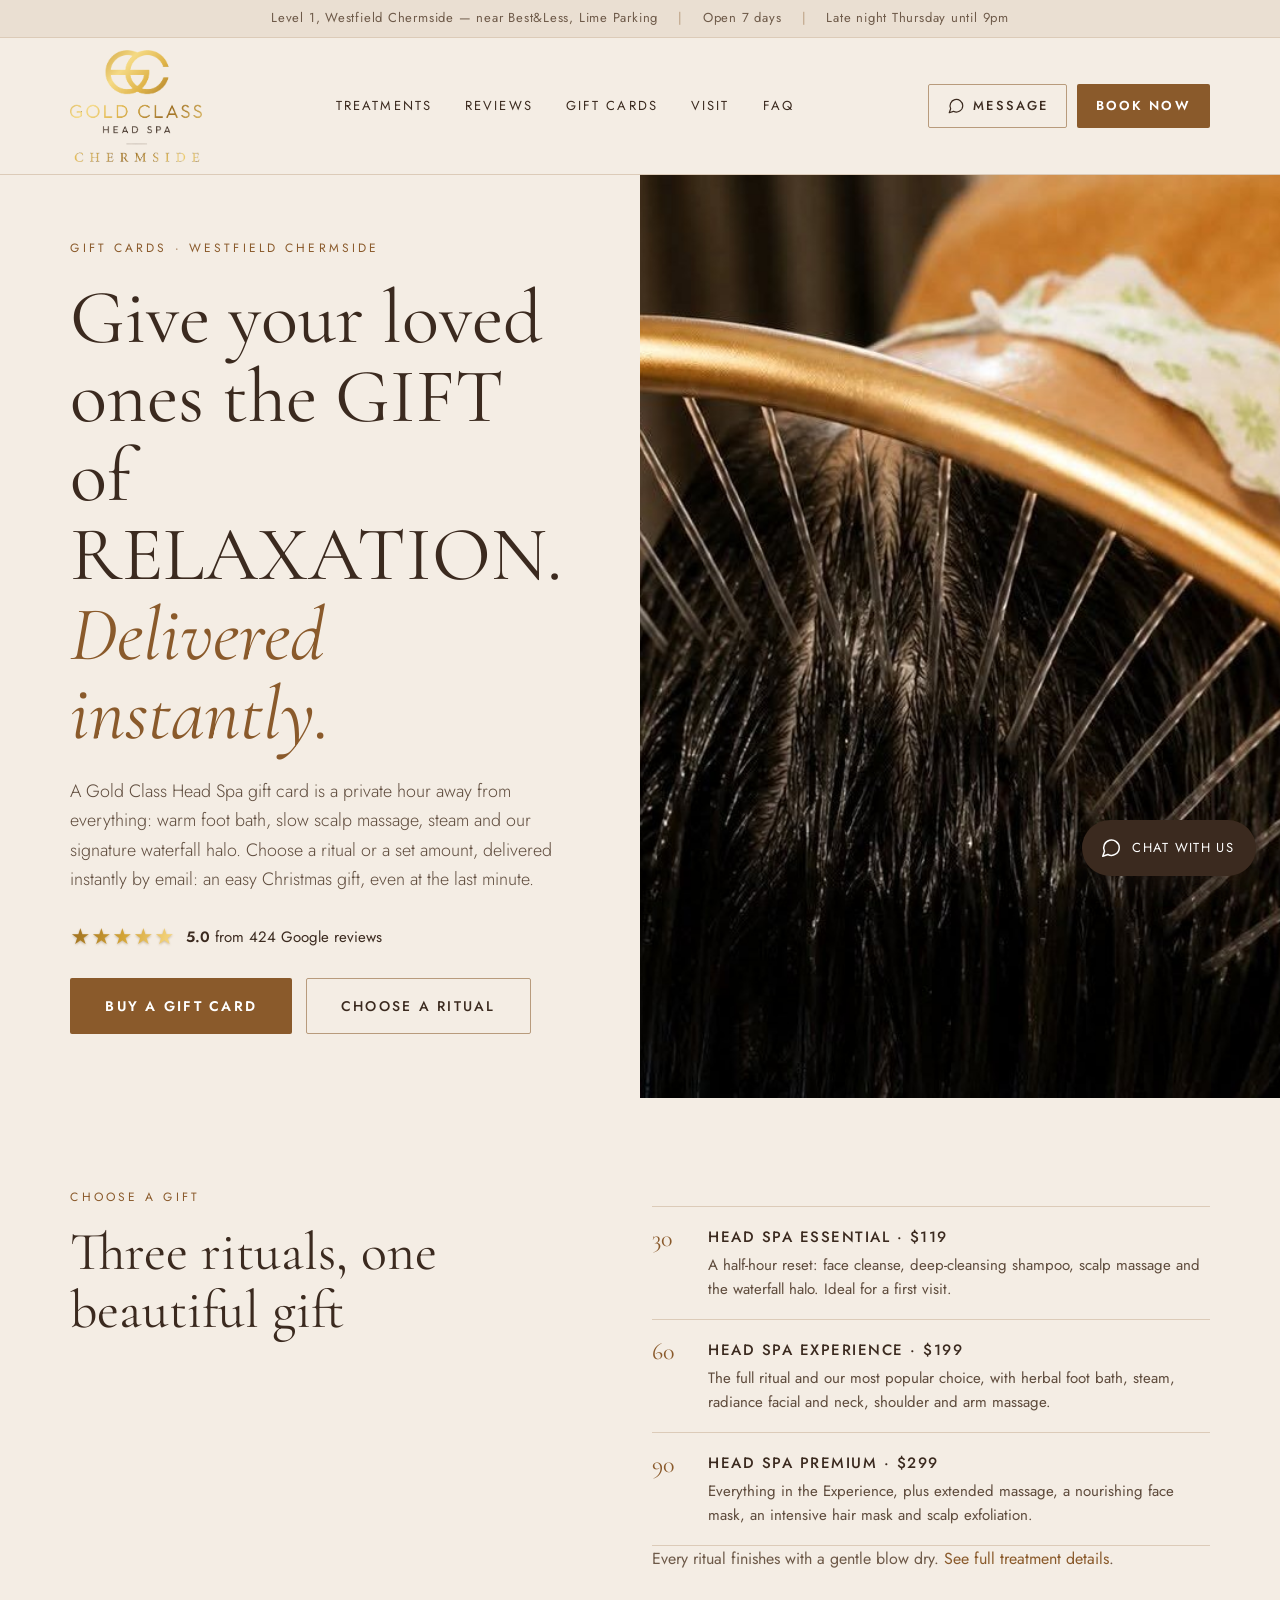
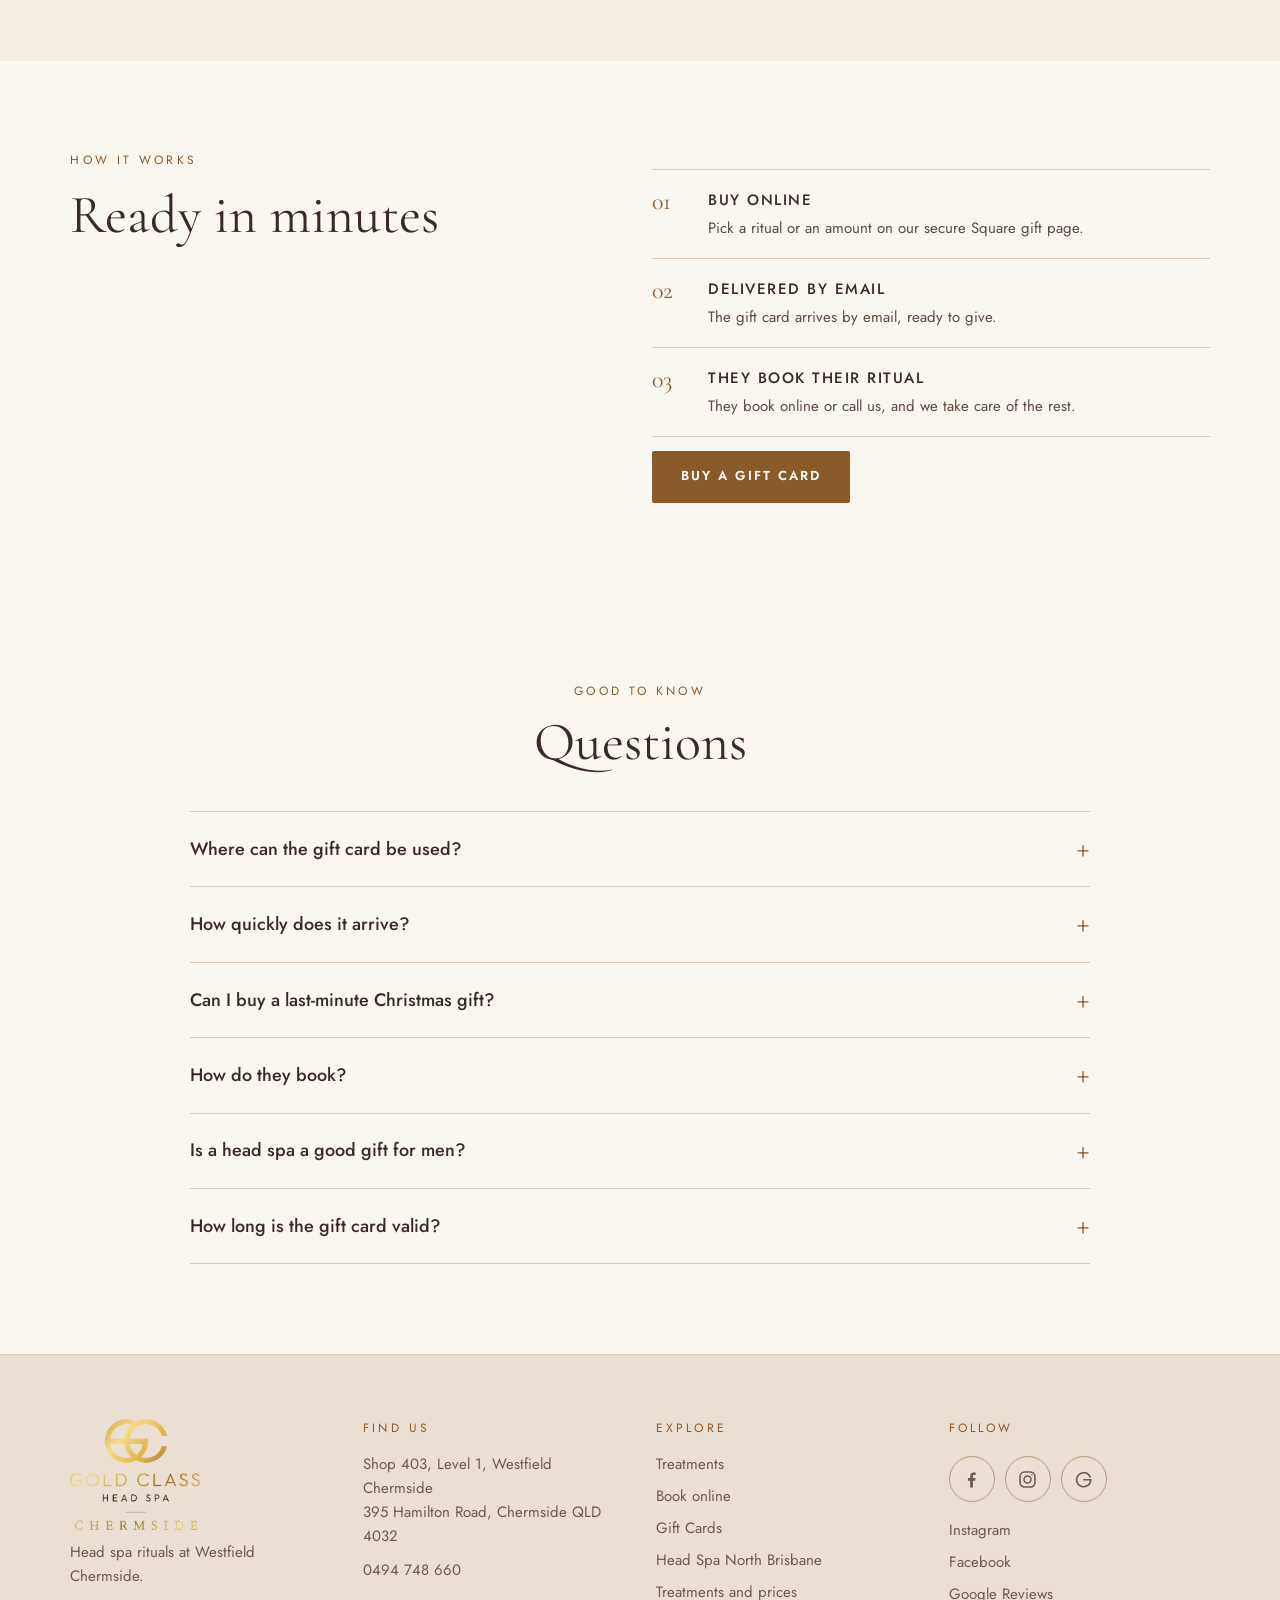
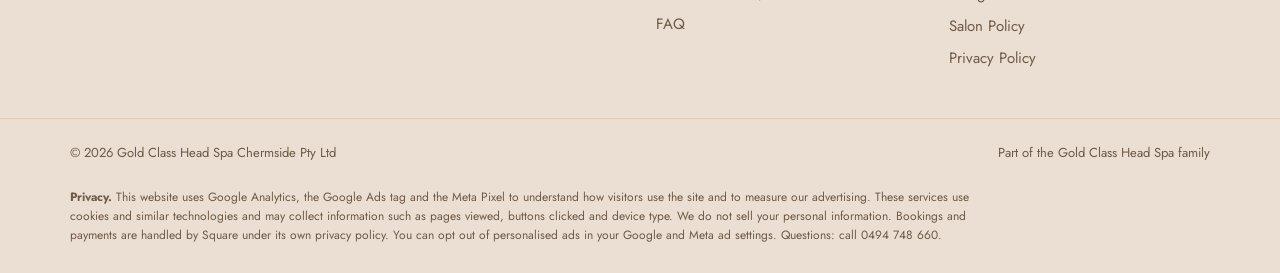
==== gift-vouchers/index.html @ 45d18683 "Update Google review count to 424 Co-Authored-By: Claude Sonnet 5.5 <noreply@anthropic.com> Claude-S" ====
<!doctype html>
<html lang="en-AU">
<head>
<!-- Google tag (gtag.js) -->
<script async src="https://www.googletagmanager.com/gtag/js?id=G-C8R5T9P1HW"></script>
<!-- Meta Pixel -->
<script>
!function(f,b,e,v,n,t,s){if(f.fbq)return;n=f.fbq=function(){n.callMethod?
n.callMethod.apply(n,arguments):n.queue.push(arguments)};if(!f._fbq)f._fbq=n;
n.push=n;n.loaded=!0;n.version='2.0';n.queue=[];t=b.createElement(e);t.async=!0;
t.src=v;s=b.getElementsByTagName(e)[0];s.parentNode.insertBefore(t,s)}(window,
document,'script','https://connect.facebook.net/en_US/fbevents.js');
fbq('init', '1668977644659090');
fbq('track', 'PageView');
</script>
<noscript><img height="1" width="1" style="display:none" alt="" src="https://www.facebook.com/tr?id=1668977644659090&ev=PageView&noscript=1"></noscript>
<!-- End Meta Pixel -->
<script>
  window.dataLayer = window.dataLayer || [];
  function gtag(){dataLayer.push(arguments);}
  gtag('js', new Date());

  gtag('config', 'G-C8R5T9P1HW');
  gtag('config', 'AW-18352468442');
</script>
<meta charset="utf-8">
<meta name="viewport" content="width=device-width, initial-scale=1, viewport-fit=cover">
<title>Head Spa Gift Vouchers Brisbane | Christmas Spa Gift Cards</title>
<meta name="description" content="Head spa gift vouchers for Christmas and every occasion. Gold Class Head Spa eGift cards for Westfield Chermside, delivered instantly by email. From $119.">
<meta name="theme-color" content="#F4EDE4">
<link rel="icon" href="/favicon.ico" sizes="48x48">
<link rel="icon" type="image/png" sizes="192x192" href="/assets/img/favicon-192.png">
<link rel="apple-touch-icon" href="/assets/img/apple-touch-icon.png">
<meta property="og:type" content="website">
<meta property="og:title" content="Head Spa Gift Vouchers Brisbane | Gold Class Head Spa Chermside">
<meta property="og:description" content="Give your loved ones the gift of relaxation. Gold Class Head Spa gift cards for Westfield Chermside, delivered instantly by email. Choose a ritual from $119 or a set amount.">
<meta property="og:image" content="https://www.goldclassheadspachermside.com/assets/img/halo-card.jpg">
<meta property="og:url" content="https://www.goldclassheadspachermside.com/gift-vouchers/">
<meta property="og:locale" content="en_AU">
<link rel="canonical" href="https://www.goldclassheadspachermside.com/gift-vouchers/">
<link rel="preconnect" href="https://fonts.googleapis.com">
<link rel="preconnect" href="https://fonts.gstatic.com" crossorigin>
<link rel="stylesheet" href="https://fonts.googleapis.com/css2?family=Cormorant+Garamond:ital,wght@0,400;0,500;1,400&family=Jost:wght@300;400;500;600&display=swap">
<link rel="stylesheet" href="/assets/css/site.css">
<script type="application/ld+json">
[
 {
  "@context": "https://schema.org",
  "@type": "BreadcrumbList",
  "itemListElement": [
   {
    "@type": "ListItem",
    "position": 1,
    "name": "Home",
    "item": "https://www.goldclassheadspachermside.com/"
   },
   {
    "@type": "ListItem",
    "position": 2,
    "name": "Gift vouchers",
    "item": "https://www.goldclassheadspachermside.com/gift-vouchers/"
   }
  ]
 },
 {
  "@context": "https://schema.org",
  "@type": "FAQPage",
  "mainEntity": [
   {
    "@type": "Question",
    "name": "Where can the gift card be used?",
    "acceptedAnswer": {
     "@type": "Answer",
     "text": "At Gold Class Head Spa Chermside, Shop 403, Level 1, Westfield Chermside. It cannot be used at other Gold Class locations."
    }
   },
   {
    "@type": "Question",
    "name": "How quickly does it arrive?",
    "acceptedAnswer": {
     "@type": "Answer",
     "text": "Gift cards are delivered by email, so they work for last-minute gifts too."
    }
   },
   {
      "@type": "Question",
      "name": "Can I buy a last-minute Christmas gift?",
      "acceptedAnswer": {
        "@type": "Answer",
        "text": "Yes. Buy online and the eGift card is emailed straight away, so you can send it to them or print it, even on Christmas Eve."
      }
    },
    {
    "@type": "Question",
    "name": "How do they book?",
    "acceptedAnswer": {
     "@type": "Answer",
     "text": "They can book online or call 0494 748 660 and let us know they have a gift card."
    }
   },
   {
    "@type": "Question",
    "name": "Is a head spa a good gift for men?",
    "acceptedAnswer": {
     "@type": "Answer",
     "text": "Yes. Men and women both enjoy the head spa, and the 60-minute Experience is a popular gift for partners, dads and friends."
    }
   },
   {
    "@type": "Question",
    "name": "How long is the gift card valid?",
    "acceptedAnswer": {
     "@type": "Answer",
     "text": "Gold Class Head Spa Chermside gift cards are valid for three years from the date of purchase. The expiry date is shown on the gift card."
    }
   }
  ]
 }
]
</script>
</head>
<body>

<a class="skip" href="#main">Skip to content</a>

<div class="announce">
  <span><span class="hide-mobile">Level 1, Westfield Chermside — near Best&amp;Less, Lime Parking</span><span class="show-mobile">Level 1, Westfield Chermside · Lime Parking</span></span>
  <span class="announce-sep" aria-hidden="true">|</span>
  <span class="hide-mobile">Open 7 days</span>
  <span class="announce-sep hide-mobile" aria-hidden="true">|</span>
  <span><span class="show-mobile">Open 7 days · </span>Late night Thursday until 9pm</span>
</div>

<header class="site-header">
  <div class="container header-inner">
    <a class="brand" href="/" aria-label="Gold Class Head Spa Chermside home">
      <span class="logo-shine logo-shine-header"><img src="/assets/img/logo-chermside.png" alt="Gold Class Head Spa Chermside" width="131" height="112"></span>
    </a>
    <nav class="nav" id="nav" aria-label="Main">
      <a href="/#treatments">Treatments</a>
      <a href="/#reviews">Reviews</a>
      <a href="/#gifts">Gift Cards</a>
      <a href="/#visit">Visit</a>
      <a href="/#faq">FAQ</a>
    </nav>
    <div class="header-actions">
      <a class="btn btn-outline btn-sm hide-mobile" href="https://www.facebook.com/goldclassheadspa.chermside/" target="_blank" rel="noopener">
        <svg class="ico" viewBox="0 0 24 24" aria-hidden="true"><path d="M21 11.5a8.5 8.5 0 0 1-12.4 7.6L3 21l1.9-5.4A8.5 8.5 0 1 1 21 11.5z"/></svg>Message
      </a>
      <a class="btn btn-solid btn-sm btn-glow" href="https://book.squareup.com/appointments/vua2hb0rjhnlym/location/L93RV1W2DN5CJ" target="_blank" rel="noopener">Book Now</a>
      <button class="menu-btn" id="menuBtn" type="button" aria-label="Open menu" aria-expanded="false" aria-controls="nav">
        <svg class="ico" viewBox="0 0 24 24" aria-hidden="true"><path d="M4 7h16M4 12h16M4 17h16"/></svg>
      </button>
    </div>
  </div>
</header>

<main id="main">

<section class="hero" id="top">
  <div class="hero-copy">
    <h1><span class="eyebrow h1-kicker">Gift cards · Westfield Chermside</span>Give your loved ones the GIFT of RELAXATION.<br><em>Delivered instantly.</em></h1>
    <p class="lead">A Gold Class Head Spa gift card is a private hour away from everything: warm foot bath, slow scalp massage, steam and our signature waterfall halo. Choose a ritual or a set amount, delivered instantly by email: an easy Christmas gift, even at the last minute.</p>
    <p class="rating-line"><span class="stars" aria-hidden="true">★★★★★</span><span><strong data-rating>5.0</strong> from <span data-review-count>424</span> Google reviews</span></p>
    <div class="hero-ctas">
      <a class="btn btn-solid btn-lg" href="https://app.squareup.com/gift/MLMH2T1G71P4T/order" target="_blank" rel="noopener">Buy a Gift Card</a>
      <a class="btn btn-outline btn-lg" href="#choose">Choose a ritual</a>
    </div>
  </div>
  <div class="hero-media">
    <img src="/assets/img/halo-card.jpg" alt="Guest relaxing under the waterfall halo, a Gold Class Head Spa gift" width="1023" height="1278" fetchpriority="high">
  </div>
</section>
<div id="choose"></div>
<section class="section section-nude">
  <div class="container split">
    <div class="split-left">
      <p class="eyebrow">Choose a gift</p>
      <h2 class="h-xl">Three rituals, one beautiful gift</h2>
    </div>
    <div class="split-right">
      <ol class="promise">
        <li><span>30</span><div><h3>Head Spa Essential · $119</h3><p>A half-hour reset: face cleanse, deep-cleansing shampoo, scalp massage and the waterfall halo. Ideal for a first visit.</p></div></li>
        <li><span>60</span><div><h3>Head Spa Experience · $199</h3><p>The full ritual and our most popular choice, with herbal foot bath, steam, radiance facial and neck, shoulder and arm massage.</p></div></li>
        <li><span>90</span><div><h3>Head Spa Premium · $299</h3><p>Everything in the Experience, plus extended massage, a nourishing face mask, an intensive hair mask and scalp exfoliation.</p></div></li>
      </ol>
      <p class="muted">Every ritual finishes with a gentle blow dry. <a href="/#treatments">See full treatment details</a>.</p>
    </div>
  </div>
</section>

<section class="section section-cream">
  <div class="container split">
    <div class="split-left">
      <p class="eyebrow">How it works</p>
      <h2 class="h-xl">Ready in minutes</h2>
    </div>
    <div class="split-right">
      <ol class="promise">
        <li><span>01</span><div><h3>Buy online</h3><p>Pick a ritual or an amount on our secure Square gift page.</p></div></li>
        <li><span>02</span><div><h3>Delivered by email</h3><p>The gift card arrives by email, ready to give.</p></div></li>
        <li><span>03</span><div><h3>They book their ritual</h3><p>They book online or call us, and we take care of the rest.</p></div></li>
      </ol>
      <div class="btn-row"><a class="btn btn-solid" href="https://app.squareup.com/gift/MLMH2T1G71P4T/order" target="_blank" rel="noopener">Buy a Gift Card</a></div>
    </div>
  </div>
</section>

<!-- FAQ -->
<section class="section section-cream" id="faq">
  <div class="container">
    <div class="center-head">
      <p class="eyebrow">Good to know</p>
      <h2 class="h-xl">Questions</h2>
    </div>
    <div class="faq">
      <div class="faq-panel">
        <details><summary>Where can the gift card be used?</summary><p>At Gold Class Head Spa Chermside, Shop 403, Level 1, Westfield Chermside. It cannot be used at other Gold Class locations.</p></details>
        <details><summary>How quickly does it arrive?</summary><p>Gift cards are delivered by email, so they work for last-minute gifts too.</p></details>
        <details><summary>Can I buy a last-minute Christmas gift?</summary><p>Yes. Buy online and the eGift card is emailed straight away, so you can send it to them or print it, even on Christmas Eve.</p></details>
        <details><summary>How do they book?</summary><p>They can book online or call 0494 748 660 and let us know they have a gift card.</p></details>
        <details><summary>Is a head spa a good gift for men?</summary><p>Yes. Men and women both enjoy the head spa, and the 60-minute Experience is a popular gift for partners, dads and friends.</p></details>
        <details><summary>How long is the gift card valid?</summary><p>Gold Class Head Spa Chermside gift cards are valid for three years from the date of purchase. The expiry date is shown on the gift card.</p></details>
      </div>
    </div>
  </div>
</section>

</main>

<footer class="site-footer">
  <div class="container footer-grid">
    <div class="footer-brand">
      <span class="logo-shine logo-shine-footer"><img src="/assets/img/logo-chermside.png" alt="Gold Class Head Spa Chermside" width="130" height="111" loading="lazy"></span>
      <p>Head spa rituals at Westfield Chermside.</p>
    </div>
    <div>
      <p class="eyebrow">Find us</p>
      <p>Shop 403, Level 1, Westfield Chermside<br>395 Hamilton Road, Chermside QLD 4032</p>
      <p><a href="tel:0494748660">0494 748 660</a></p>
    </div>
    <div>
      <p class="eyebrow">Explore</p>
      <ul><li><a href="/#treatments">Treatments</a></li><li><a href="https://book.squareup.com/appointments/vua2hb0rjhnlym/location/L93RV1W2DN5CJ" target="_blank" rel="noopener">Book online</a></li><li><a href="/gift-vouchers/">Gift Cards</a></li><li><a href="/head-spa-north-brisbane/">Head Spa North Brisbane</a></li><li><a href="/treatments/">Treatments and prices</a></li><li><a href="/#faq">FAQ</a></li></ul>
    </div>
    <div>
      <p class="eyebrow">Follow</p>
      <div class="socials">
        <a class="soc" href="https://www.facebook.com/goldclassheadspa.chermside/" target="_blank" rel="noopener" aria-label="Gold Class Head Spa Chermside on Facebook"><svg viewBox="0 0 24 24" aria-hidden="true" class="soc-ico soc-fill"><path d="M13.6 21v-7.6h2.6l.4-3.1h-3V8.4c0-.9.3-1.5 1.5-1.5h1.6V4.1c-.3 0-1.2-.1-2.3-.1-2.3 0-3.9 1.4-3.9 4v2.3H7.9v3.1h2.6V21h3.1z"/></svg></a>
        <a class="soc" href="https://www.instagram.com/goldclassheadspa.chermside/" target="_blank" rel="noopener" aria-label="Gold Class Head Spa Chermside on Instagram"><svg viewBox="0 0 24 24" aria-hidden="true" class="soc-ico soc-stroke"><rect x="3.5" y="3.5" width="17" height="17" rx="5"/><circle cx="12" cy="12" r="4"/><circle cx="17.2" cy="6.8" r="0.9" class="soc-dot"/></svg></a>
        <a class="soc" href="https://www.google.com/maps/search/?api=1&amp;query=Gold+Class+Head+Spa+Chermside" target="_blank" rel="noopener" aria-label="Gold Class Head Spa Chermside on Google"><svg viewBox="0 0 24 24" aria-hidden="true" class="soc-ico soc-stroke"><path d="M20.2 12.2H12.4"/><path d="M19.6 9.2A8 8 0 1 0 20.2 12.2"/></svg></a>
      </div>
      <ul><li><a href="https://www.instagram.com/goldclassheadspa.chermside/" target="_blank" rel="noopener">Instagram</a></li><li><a href="https://www.facebook.com/goldclassheadspa.chermside/" target="_blank" rel="noopener">Facebook</a></li><li><a href="https://www.google.com/maps/search/?api=1&amp;query=Gold+Class+Head+Spa+Chermside" target="_blank" rel="noopener">Google Reviews</a></li><li><a href="#">Salon Policy</a></li><li><a href="/#privacy">Privacy Policy</a></li></ul>
    </div>
  </div>
  <div class="container footer-base">
    <span>© <span id="year">2026</span> Gold Class Head Spa Chermside Pty Ltd</span>
    <span>Part of the Gold Class Head Spa family</span>
  </div>
  <div class="container footer-privacy" id="privacy">
    <p><strong>Privacy.</strong> This website uses Google Analytics, the Google Ads tag and the Meta Pixel to understand how visitors use the site and to measure our advertising. These services use cookies and similar technologies and may collect information such as pages viewed, buttons clicked and device type. We do not sell your personal information. Bookings and payments are handled by Square under its own privacy policy. You can opt out of personalised ads in your Google and Meta ad settings. Questions: call 0494 748 660.</p>
  </div>
</footer>

<!-- Desktop floating chat -->
<a class="float-chat" href="https://www.facebook.com/goldclassheadspa.chermside/" target="_blank" rel="noopener" aria-label="Chat with us on Facebook Messenger">
  <svg class="ico" viewBox="0 0 24 24" aria-hidden="true"><path d="M21 11.5a8.5 8.5 0 0 1-12.4 7.6L3 21l1.9-5.4A8.5 8.5 0 1 1 21 11.5z"/></svg>Chat with us
</a>

<!-- Mobile sticky bar -->
<div class="sticky-bar">
  <a class="icon-btn" href="tel:0494748660" aria-label="Call Gold Class Head Spa Chermside"><svg class="ico" viewBox="0 0 24 24" aria-hidden="true"><path d="M5 4h4l2 5-2.5 1.5a11 11 0 0 0 5 5L15 13l5 2v4a2 2 0 0 1-2 2A16 16 0 0 1 3 6a2 2 0 0 1 2-2"/></svg></a>
  <a class="icon-btn" href="https://www.facebook.com/goldclassheadspa.chermside/" target="_blank" rel="noopener" aria-label="Message us on Facebook"><svg class="ico" viewBox="0 0 24 24" aria-hidden="true"><path d="M21 11.5a8.5 8.5 0 0 1-12.4 7.6L3 21l1.9-5.4A8.5 8.5 0 1 1 21 11.5z"/></svg></a>
  <a class="btn btn-solid btn-glow" href="https://book.squareup.com/appointments/vua2hb0rjhnlym/location/L93RV1W2DN5CJ" target="_blank" rel="noopener">Book Now</a>
</div>

<script src="/assets/js/site.js" defer></script>
</body>
</html>
---- assets/css/site.css ----
/* Gold Class Head Spa Chermside — site styles */
:root {
  --nude: #F4EDE4;
  --sand: #EADFD2;
  --cream: #FAF6F0;
  --card: #FFFDF9;
  --ink: #3B2A1F;
  --ink-2: #4A3829;
  --body: #5E4B3C;
  --muted: #6E5A49;
  --accent: #8A5A2B;
  --accent-dark: #6F4A26;
  --line: #DCCBB8;
  --line-2: #D4C2AD;
  --line-3: #B89B7C;
  --serif: "Cormorant Garamond", Georgia, serif;
  --sans: "Jost", system-ui, -apple-system, "Segoe UI", sans-serif;
  --gutter: clamp(20px, 5.5vw, 80px);
  --section: clamp(48px, 7vw, 96px);
}

*, *::before, *::after { box-sizing: border-box; }
html { scroll-behavior: smooth; -webkit-text-size-adjust: 100%; }
body { margin: 0; background: var(--nude); color: var(--ink); font-family: var(--sans); font-size: 16px; line-height: 1.6; -webkit-font-smoothing: antialiased; }
img, video { display: block; max-width: 100%; }
a { color: var(--accent); text-decoration: none; }
a:hover { color: var(--accent-dark); }
h1, h2, h3 { margin: 0; font-weight: 400; }
p { margin: 0; }
ul, ol { margin: 0; padding: 0; list-style: none; }
address { font-style: normal; }
:focus-visible { outline: 2px solid var(--accent); outline-offset: 3px; }
[id] { scroll-margin-top: 140px; }

.skip { position: absolute; left: -999px; top: 8px; background: var(--ink); color: #fff; padding: 10px 16px; z-index: 100; }
.skip:focus { left: 8px; color: #fff; }

.container { width: 100%; max-width: 1440px; margin: 0 auto; padding-inline: var(--gutter); }
.ico { width: 18px; height: 18px; fill: none; stroke: currentColor; stroke-width: 1.6; stroke-linecap: round; stroke-linejoin: round; flex-shrink: 0; }

/* Type */
.eyebrow { font-size: 12px; letter-spacing: 0.26em; text-transform: uppercase; color: var(--accent); }
h1 { font-family: var(--serif); font-size: clamp(42px, 6vw, 84px); line-height: 1.03; }
.h1-kicker { display: block; margin-bottom: 20px; font-family: var(--sans); font-size: 12px; line-height: 1.6; }
h1 em { color: var(--accent); }
h2 { font-family: var(--serif); font-size: clamp(32px, 4vw, 52px); line-height: 1.08; }
.h-xl { font-size: clamp(34px, 4.2vw, 58px); }
.lead { font-size: clamp(16px, 1.4vw, 19px); line-height: 1.65; font-weight: 300; color: var(--body); max-width: 540px; }
.body-lg { font-size: clamp(16px, 1.25vw, 18px); line-height: 1.75; font-weight: 300; color: var(--body); }
.muted { color: var(--muted); }
.small { font-size: 13px; line-height: 1.5; }
.center { text-align: center; }
.fine { margin-top: 20px; font-size: 13px; color: var(--muted); }
.label { font-size: 12px; letter-spacing: 0.22em; text-transform: uppercase; color: var(--muted); }
.stars { display: inline-block; letter-spacing: 0.12em; color: #C9982E;
  background: linear-gradient(110deg, #9A6B1C 0%, #D4A537 22%, #F3D27A 38%, #E2B64A 50%, #B07E22 64%, #EDC869 80%, #C18F2C 100%);
  background-size: 250% 100%; -webkit-background-clip: text; background-clip: text; -webkit-text-fill-color: transparent;
  filter: drop-shadow(0 1px 1px rgba(122, 82, 20, 0.35)); animation: star-shine 4.5s ease-in-out infinite; }
.logo-shine { position: relative; display: inline-block; line-height: 0; width: max-content; max-width: 100%; align-self: flex-start; }
.logo-shine::after { content: ""; position: absolute; inset: 0; pointer-events: none;
  background: linear-gradient(105deg, transparent 38%, rgba(255, 248, 225, 0.9) 50%, transparent 62%);
  background-size: 300% 100%; background-position: 100% 0;
  -webkit-mask-size: contain; mask-size: contain; -webkit-mask-repeat: no-repeat; mask-repeat: no-repeat; -webkit-mask-position: center; mask-position: center;
  animation: logo-shine 6s ease-in-out infinite; }
.logo-shine-header::after { -webkit-mask-image: url(../img/logo-chermside.png); mask-image: url(../img/logo-chermside.png); }
.logo-shine-footer::after { -webkit-mask-image: url(../img/logo-chermside.png); mask-image: url(../img/logo-chermside.png); }
@keyframes logo-shine { 0%, 55% { background-position: 100% 0; } 85%, 100% { background-position: 0 0; } }
@media (prefers-reduced-motion: reduce) { .logo-shine::after { display: none; } }
@keyframes star-shine { 0%, 100% { background-position: 100% 0; } 50% { background-position: 0 0; } }
@media (prefers-reduced-motion: reduce) { .stars { animation: none; background-position: 40% 0; } }

/* Buttons */
.btn { display: inline-flex; align-items: center; justify-content: center; gap: 8px; min-height: 52px; padding: 0 28px; border-radius: 2px; font-family: var(--sans); font-size: 13px; font-weight: 600; letter-spacing: 0.16em; text-transform: uppercase; white-space: nowrap; border: 1px solid transparent; cursor: pointer; transition: background .2s, color .2s, border-color .2s; }
.btn-sm { min-height: 44px; padding: 0 18px; }
.btn-lg { min-height: 56px; padding: 0 34px; font-size: 14px; }
.btn-solid { background: var(--accent); color: #fff; }
.btn-glow { position: relative; animation: btn-glow 2.6s ease-in-out infinite; }
.btn-glow::after { content: ""; position: absolute; inset: 0; border-radius: inherit; pointer-events: none;
  background: linear-gradient(105deg, transparent 35%, rgba(255, 240, 200, 0.55) 50%, transparent 65%); background-size: 300% 100%; background-position: 100% 0;
  animation: btn-sheen 4s ease-in-out infinite; }
@keyframes btn-glow {
  0%, 100% { box-shadow: 0 0 0 0 rgba(212, 165, 55, 0.0), 0 4px 14px rgba(138, 90, 43, 0.25); }
  50% { box-shadow: 0 0 0 4px rgba(212, 165, 55, 0.22), 0 0 24px 6px rgba(226, 182, 74, 0.55); }
}
@keyframes btn-sheen { 0%, 60% { background-position: 100% 0; } 90%, 100% { background-position: 0 0; } }
@media (prefers-reduced-motion: reduce) { .btn-glow, .btn-glow::after { animation: none; } .btn-glow { box-shadow: 0 0 18px 4px rgba(226, 182, 74, 0.45); } }
.btn-solid:hover { background: var(--accent-dark); color: #fff; }
.btn-outline { border-color: var(--line-3); color: var(--ink); font-weight: 500; }
.btn-outline:hover { border-color: var(--ink); color: var(--ink); }
.btn-dark-outline { border-color: var(--ink); color: var(--ink); }
.btn-dark-outline:hover { background: var(--ink); color: #fff; }
.btn-accent-outline { border-color: var(--accent); color: var(--accent); }
.btn-accent-outline:hover { background: var(--accent); color: #fff; }

/* Announcement + header */
.announce { display: flex; justify-content: center; align-items: center; gap: 20px; min-height: 38px; padding: 6px 16px; background: var(--sand); border-bottom: 1px solid var(--line); font-size: 13px; letter-spacing: 0.06em; color: var(--muted); text-align: center; }
.announce-sep { color: var(--line-3); }
.site-header { position: sticky; top: 0; z-index: 50; background: rgba(244, 237, 228, 0.94); backdrop-filter: blur(8px); -webkit-backdrop-filter: blur(8px); border-bottom: 1px solid var(--line); }
.header-inner { display: flex; align-items: center; justify-content: space-between; gap: 24px; height: 136px; }
.brand { display: flex; align-items: center; gap: 14px; flex-shrink: 0; }
.brand img { height: 112px; width: auto; }
.brand-loc { font-size: 11px; letter-spacing: 0.32em; text-transform: uppercase; color: var(--muted); border-left: 1px solid var(--line-2); padding-left: 14px; }
.nav { display: flex; gap: clamp(20px, 2.6vw, 40px); font-size: 13px; letter-spacing: 0.16em; text-transform: uppercase; }
.nav a { color: var(--ink); white-space: nowrap; padding: 8px 0; }
.nav a:hover { color: var(--accent); }
.header-actions { display: flex; align-items: center; gap: 10px; }
.menu-btn { display: none; width: 44px; height: 44px; align-items: center; justify-content: center; background: transparent; border: 1px solid var(--line-2); border-radius: 2px; color: var(--ink); cursor: pointer; padding: 0; }
.menu-btn .ico { width: 20px; height: 20px; }

/* Hero */
.hero { display: grid; grid-template-columns: repeat(2, minmax(0, 1fr)); min-height: min(760px, calc(100vh - 174px)); background: var(--nude); }
.hero-copy { display: flex; flex-direction: column; justify-content: center; gap: 24px; padding: 64px var(--gutter); max-width: 720px; margin-left: auto; width: 100%; }
.hero-media { position: relative; overflow: hidden; min-height: 420px; }
.hero-media img { position: absolute; inset: 0; width: 100%; height: 100%; object-fit: cover; object-position: center 40%; }
.rating-line { display: flex; align-items: center; gap: 10px; font-size: 15px; }
.rating-line .stars { font-size: 22px; letter-spacing: 0.06em; }
.rating-line strong { font-weight: 600; }
.hero-price { display: none; margin: 0; font-size: 15px; letter-spacing: 0.04em; color: var(--body); }
.hero-price strong { font-weight: 600; color: var(--ink); font-size: 17px; }
.show-mobile { display: none; }
.hero-ctas { display: flex; flex-wrap: wrap; gap: 14px; }
.hero-contact { display: flex; flex-wrap: wrap; gap: 24px; font-size: 14px; letter-spacing: 0.08em; text-transform: uppercase; }
.hero-contact a { display: inline-flex; align-items: center; gap: 8px; color: var(--ink); min-height: 44px; }
.hero-contact a:hover { color: var(--accent); }

/* Sections */
.section { padding-block: var(--section); }
.section-tight-top { padding-top: 0; }
.section-nude { background: var(--nude); }
.section-sand { background: var(--sand); }
.section-cream { background: var(--cream); }
.split { display: grid; grid-template-columns: repeat(12, minmax(0, 1fr)); column-gap: 24px; row-gap: 32px; align-items: start; }
.split > * { min-width: 0; }
.split-left { grid-column: 1 / span 5; display: flex; flex-direction: column; gap: 16px; }
.split-right { grid-column: 7 / span 6; }
.section-head { display: flex; justify-content: space-between; align-items: flex-end; gap: 32px; margin-bottom: 40px; padding-top: var(--section); border-top: 1px solid var(--line); }
#treatments .section-head { padding-top: 56px; }
.section:not(#treatments) .section-head { border-top: 0; padding-top: 0; }
.section-head > div { display: flex; flex-direction: column; gap: 12px; }
.section-note { max-width: 400px; font-size: 15px; line-height: 1.7; color: var(--muted); }
.center-head { display: flex; flex-direction: column; align-items: center; gap: 12px; text-align: center; margin-bottom: 40px; }

/* Treatment cards */
.cards-2 { display: grid; grid-template-columns: repeat(2, minmax(0, 1fr)); gap: 32px; }
.cards-3 { display: grid; grid-template-columns: repeat(3, minmax(0, 1fr)); gap: 24px; }
.cards-3 .t-body { flex: 1; }
.cards-3 .t-body > .btn { margin-top: auto; }
.cards-3 .steps, .cards-3 .extras { grid-template-columns: 1fr; }
.cards-3 .t-card h3 { font-size: clamp(28px, 2.4vw, 36px); }
.cards-3 .price { font-size: clamp(30px, 2.6vw, 40px); }
.cards-3 .extras li { flex-direction: row; align-items: baseline; gap: 12px; padding: 13px 16px; font-size: 13px; }
.cards-3 .extras span { font-size: 18px; }
.cards-3 .quote-line { font-size: 19px; }
.t-card { display: flex; flex-direction: column; background: var(--card); border: 1px solid #DCCFBB; border-radius: 4px; overflow: hidden; }
.t-card > img { width: 100%; height: auto; aspect-ratio: 4 / 3; object-fit: cover; object-position: center 40%; }
.t-card-premium { background: var(--sand); border-color: var(--line-3); }
.t-body { display: flex; flex-direction: column; gap: 22px; padding: clamp(24px, 3.4vw, 48px); flex-grow: 1; }
.t-top { display: flex; justify-content: space-between; align-items: flex-start; gap: 16px; }
.t-top > div { display: flex; flex-direction: column; gap: 8px; }
.t-card h3 { font-family: var(--serif); font-weight: 500; font-size: clamp(30px, 3vw, 42px); line-height: 1.1; }
.price { font-family: var(--sans); font-weight: 400; font-size: clamp(34px, 3.4vw, 46px); line-height: 1; letter-spacing: -0.01em; font-variant-numeric: lining-nums tabular-nums; color: var(--ink); white-space: nowrap; }
.price sup { font-size: 0.45em; font-weight: 400; color: var(--accent); margin-left: 2px; }
.tag { display: inline-block; margin-left: 10px; padding: 3px 8px; border: 1px solid var(--accent); font-size: 10px; letter-spacing: 0.18em; vertical-align: 1px; white-space: nowrap; }
.steps { display: grid; grid-template-columns: repeat(2, minmax(0, 1fr)); gap: 12px 28px; padding-top: 22px; border-top: 1px solid #E6DBCB; }
.steps li { position: relative; padding-left: 18px; font-size: 14px; font-weight: 500; letter-spacing: 0.04em; line-height: 1.4; }
.steps li::before { content: ""; position: absolute; left: 0; top: 0.55em; width: 6px; height: 6px; border: 1px solid var(--accent); transform: rotate(45deg); }
.extras { display: grid; grid-template-columns: repeat(2, minmax(0, 1fr)); gap: 1px; background: var(--line-2); border: 1px solid var(--line-2); }
.extras li { background: var(--sand); padding: 20px; display: flex; flex-direction: column; gap: 6px; font-size: 14px; font-weight: 500; letter-spacing: 0.06em; text-transform: uppercase; line-height: 1.4; }
.extras span { font-family: var(--serif); font-size: 22px; color: var(--accent); letter-spacing: 0; }
.quote-line { font-family: var(--serif); font-style: italic; font-size: clamp(20px, 1.8vw, 24px); line-height: 1.4; color: var(--ink-2); }
.t-body .btn { align-self: flex-start; margin-top: auto; }

/* Why */
.why-img { width: 100%; height: 100%; max-height: 640px; min-height: 420px; object-fit: cover; object-position: 30% center; border-radius: 2px; }
#experience .split { align-items: center; }
#experience .split-right { display: flex; flex-direction: column; gap: 14px; }
.promise { margin-top: 18px; }
.promise li { display: grid; grid-template-columns: 56px minmax(0, 1fr); padding: 18px 0; border-top: 1px solid var(--line); }
.promise li:last-child { border-bottom: 1px solid var(--line); }
.promise span { font-family: var(--serif); font-size: 24px; color: var(--accent); line-height: 1.2; }
.promise h3 { font-family: var(--sans); font-size: 15px; font-weight: 500; letter-spacing: 0.1em; text-transform: uppercase; }
.promise p { margin-top: 4px; font-size: 15px; color: var(--body); }

/* Videos — one plays at a time */
.videos { display: grid; grid-template-columns: repeat(4, minmax(0, 1fr)); gap: 20px; max-width: 1200px; margin: 0 auto; }
.video-card { margin: 0; position: relative; aspect-ratio: 9 / 16; border-radius: 6px; overflow: hidden; background: var(--sand); }
.video-card video { width: 100%; height: 100%; object-fit: cover; transition: filter .3s; }
.video-card:not(.is-playing) video { filter: brightness(0.72) saturate(0.9); }
.video-hit { position: absolute; inset: 0; width: 100%; height: 100%; padding: 0; border: 0; background: transparent; cursor: pointer; display: flex; align-items: center; justify-content: center; }
.video-play { width: 68px; height: 68px; border-radius: 50%; background: rgba(250, 246, 240, 0.92); display: flex; align-items: center; justify-content: center; box-shadow: 0 8px 24px rgba(0,0,0,0.25); transition: opacity .2s, transform .2s; }
.video-play svg { width: 26px; height: 26px; fill: var(--accent); margin-left: 4px; }
.video-card.is-playing .video-play { opacity: 0; transform: scale(0.8); }
.video-sound { position: absolute; left: 12px; bottom: 12px; padding: 6px 12px; border-radius: 20px; background: rgba(59, 42, 31, 0.72); color: #fff; font-size: 11px; letter-spacing: 0.1em; text-transform: uppercase; pointer-events: none; opacity: 0; transition: opacity .2s; }
.video-card.is-playing .video-sound { opacity: 1; }
.video-sound::after { content: "Tap for sound"; }
.video-card.has-sound .video-sound::after { content: "Sound on · tap to mute"; }
.video-nav { display: none; }

/* Benefits */

/* Benefits: big photo left, list right */
.benefits-split { display: grid; grid-template-columns: repeat(12, minmax(0, 1fr)); column-gap: 24px; row-gap: 32px; align-items: center; }
.benefits-split > * { min-width: 0; }
.benefits-media { grid-column: 1 / span 6; }
.benefits-copy { grid-column: 8 / span 5; display: flex; flex-direction: column; gap: 14px; }
.band-img { width: 100%; height: clamp(520px, 52vw, 760px); object-fit: cover; object-position: 35% center; border-radius: 2px; }
.benefits { margin-top: 14px; }
.benefits li { display: grid; grid-template-columns: 56px minmax(0, 1fr); padding: 18px 0; border-top: 1px solid var(--line); }
.benefits li:last-child { border-bottom: 1px solid var(--line); }
.benefits span { font-family: var(--serif); font-size: 24px; color: var(--accent); line-height: 1.2; }
.benefits h3 { font-family: var(--serif); font-size: 26px; line-height: 1.15; }
.benefits p { margin-top: 4px; font-size: 15px; color: var(--body); }

/* Reviews */
.rating-box { display: flex; flex-direction: column; align-items: flex-end; gap: 4px; text-align: right; font-size: 15px; }
.rating-box .btn { margin-top: 12px; }
.rating-big { font-family: var(--serif); font-size: 44px; line-height: 1.1; }
.rating-big .stars { font-size: 34px; letter-spacing: 0.06em; }
.stars-lg { font-size: 26px; letter-spacing: 0.08em; line-height: 1; }
.reviews { --per: 3; display: flex; gap: 24px; overflow-x: auto; scroll-snap-type: x mandatory; scroll-behavior: smooth; scrollbar-width: none; overscroll-behavior-x: contain; padding-bottom: 4px; }
.reviews::-webkit-scrollbar { display: none; }
.review { flex: 0 0 calc((100% - (var(--per) - 1) * 24px) / var(--per)); scroll-snap-align: start; margin: 0; background: var(--card); border: 1px solid #DCCFBB; border-radius: 4px; padding: 30px; display: flex; flex-direction: column; gap: 14px; box-sizing: border-box; }
.review figcaption { margin-top: auto; }
.carousel-nav { display: flex; align-items: center; justify-content: center; gap: 18px; margin-top: 28px; }
.carousel-arrow { width: 48px; height: 48px; display: flex; align-items: center; justify-content: center; border: 1px solid var(--line-3); border-radius: 50%; background: transparent; color: var(--ink); cursor: pointer; padding: 0; transition: border-color .2s, background .2s, color .2s; }
.carousel-arrow:hover:not(:disabled) { border-color: var(--accent); background: var(--accent); color: #fff; }
.carousel-arrow:disabled { opacity: 0.35; cursor: default; }
.carousel-dots { display: flex; gap: 2px; }
.carousel-dots button { width: 24px; height: 44px; padding: 0; border: 0; background: transparent; cursor: pointer; position: relative; }
.carousel-dots button::before { content: ""; position: absolute; left: 50%; top: 50%; width: 8px; height: 8px; margin: -4px 0 0 -4px; border-radius: 50%; background: var(--line-3); transition: width .2s, margin .2s, background .2s; }
.carousel-dots button[aria-current="true"]::before { width: 22px; margin-left: -11px; border-radius: 4px; background: var(--accent); }
.review-tag { font-size: 12px; letter-spacing: 0.2em; text-transform: uppercase; color: var(--accent); }
.review blockquote { margin: 0; font-family: var(--serif); font-size: 20px; line-height: 1.5; color: var(--ink); }
.review figcaption { display: flex; justify-content: space-between; padding-top: 14px; border-top: 1px solid #E6DBCB; font-size: 12px; letter-spacing: 0.12em; text-transform: uppercase; color: var(--body); }

/* Promos */
.promo { border-radius: 4px; padding: clamp(28px, 3.5vw, 48px); display: flex; flex-direction: column; align-items: flex-start; gap: 16px; }
.promo-sand { background: var(--sand); }
.promo-wide { max-width: 860px; margin: 0 auto; align-items: center; text-align: center; }
.promo-wide p:not(.eyebrow) { max-width: 560px; }
.promo-white { background: var(--card); border: 1px solid #DCCFBB; }
.promo h3 { font-family: var(--serif); font-size: clamp(30px, 3vw, 42px); line-height: 1.1; }
.promo p:not(.eyebrow) { color: var(--body); line-height: 1.7; }
.promo .btn { margin-top: 8px; }

/* Visit */
#visit .split-left { gap: 14px; }
#visit address { font-size: 18px; line-height: 1.7; color: var(--ink-2); margin-bottom: 12px; }
#visit address .muted { font-size: 15px; }
.btn-row { display: flex; flex-wrap: wrap; gap: 12px; margin-top: 14px; }
.hours { background: var(--sand); border-radius: 4px; padding: clamp(24px, 3vw, 40px); }
.hours dl { margin: 16px 0 0; }
.hours dl div { display: flex; justify-content: space-between; gap: 16px; padding: 13px 0; border-bottom: 1px solid var(--line); font-size: 16px; }
.hours dl div:last-child { border-bottom: 0; }
.hours dt { color: var(--ink); }
.hours dd { margin: 0; color: var(--ink-2); white-space: nowrap; }
.hours .hl dd { color: var(--accent); font-weight: 500; }

/* FAQ */
.faq { max-width: 900px; margin: 0 auto; }
.faq-tabs { display: flex; justify-content: center; gap: 8px; margin-bottom: 28px; flex-wrap: wrap; }
.faq-tabs button { min-height: 44px; padding: 0 22px; border: 1px solid var(--line-3); border-radius: 22px; background: transparent; color: var(--ink); font-family: var(--sans); font-size: 13px; font-weight: 500; letter-spacing: 0.14em; text-transform: uppercase; cursor: pointer; transition: background .2s, color .2s, border-color .2s; }
.faq-tabs button:hover { border-color: var(--accent); }
.faq-tabs button[aria-selected="true"] { background: var(--accent); border-color: var(--accent); color: #fff; }
.faq details p a { text-decoration: underline; text-underline-offset: 3px; }
.faq details { border-top: 1px solid var(--line); padding: 18px 0; }
.faq-panel details:last-child { border-bottom: 1px solid var(--line); }
.faq summary { display: flex; justify-content: space-between; align-items: center; gap: 16px; min-height: 32px; font-size: 18px; font-weight: 500; cursor: pointer; list-style: none; }
.faq summary::-webkit-details-marker { display: none; }
.faq summary::after { content: "+"; font-size: 24px; font-weight: 300; color: var(--accent); flex-shrink: 0; }
.faq details[open] summary::after { content: "−"; }
.faq details p { margin-top: 10px; font-size: 16px; line-height: 1.7; color: var(--body); }

/* Social icons */
.socials { display: flex; gap: 10px; }
.soc { width: 46px; height: 46px; display: inline-flex; align-items: center; justify-content: center; border: 1px solid var(--line-3); border-radius: 50%; color: var(--accent); transition: background .2s, color .2s, border-color .2s; }
.soc:hover { background: var(--accent); border-color: var(--accent); color: #fff; }
.soc-ico { width: 21px; height: 21px; }
.soc-fill { fill: currentColor; }
.soc-stroke { fill: none; stroke: currentColor; stroke-width: 1.8; stroke-linecap: round; }
.soc-dot { fill: currentColor; stroke: none; }
.footer-grid .socials { margin: 4px 0 6px; }

/* Footer */
.site-footer { background: var(--sand); padding-top: 64px; border-top: 1px solid var(--line); color: var(--muted); font-size: 15px; }
.footer-grid { display: grid; grid-template-columns: repeat(4, minmax(0, 1fr)); gap: 32px; }
.footer-grid > div { display: flex; flex-direction: column; gap: 10px; }
.footer-grid .eyebrow { margin-bottom: 4px; }
.footer-grid ul { display: flex; flex-direction: column; gap: 8px; }
.footer-grid a { color: var(--muted); }
.footer-grid a:hover { color: var(--accent); }
.footer-brand img { width: 130px; height: auto; }
.footer-base { display: flex; justify-content: space-between; gap: 16px; margin-top: 48px; padding-block: 24px; border-top: 1px solid var(--line); font-size: 13px; }

/* Floating chat (desktop) + sticky bar (mobile) */
.float-chat { position: fixed; right: 24px; bottom: 24px; z-index: 60; display: flex; align-items: center; gap: 10px; min-height: 56px; padding: 0 22px 0 18px; border-radius: 28px; background: var(--ink); color: #fff; box-shadow: 0 10px 30px rgba(59, 42, 31, 0.28); font-size: 13px; letter-spacing: 0.1em; text-transform: uppercase; }
.float-chat:hover { background: #2A1E16; color: #fff; }
.float-chat .ico { width: 22px; height: 22px; }
.sticky-bar { display: none; }

/* ---------- Tablet ---------- */
@media (max-width: 1100px) {
  .cards-3 { grid-template-columns: 1fr; gap: 20px; max-width: 640px; margin-inline: auto; }
  .reviews { --per: 2; }
  .nav { display: none; }
  .menu-btn { display: inline-flex; }
  .site-header.menu-open .nav { display: flex; position: absolute; top: 100%; left: 0; right: 0; flex-direction: column; gap: 0; background: var(--nude); border-bottom: 1px solid var(--line); padding: 8px var(--gutter) 16px; }
  .site-header.menu-open .nav a { padding: 14px 0; border-bottom: 1px solid var(--line); }
}

@media (max-width: 900px) {
  .benefits-media, .benefits-copy { grid-column: 1 / -1; }
  .band-img { height: 120vw; max-height: 560px; }
  .reviews { --per: 1; gap: 14px; margin-inline: calc(var(--gutter) * -1); padding: 0 var(--gutter) 4px; scroll-padding-inline: var(--gutter); }
  .review { flex-basis: calc(100vw - 2 * var(--gutter)); padding: 24px; }
  .review blockquote { font-size: 19px; }
  .hero { grid-template-columns: 1fr; min-height: 0; }
  .hero-media { order: -1; min-height: 0; height: 58vw; max-height: 480px; }
  .hero-copy { margin: 0; max-width: none; padding-block: 32px 44px; gap: 18px; }
  .split { grid-template-columns: 1fr; }
  .split-left, .split-right { grid-column: 1 / -1; }
  .cards-2 { grid-template-columns: 1fr; gap: 20px; }
  .section-head { flex-direction: column; align-items: flex-start; gap: 16px; margin-bottom: 28px; }
  .rating-box { align-items: flex-start; text-align: left; }
  .videos { --vw: min(calc(100vw - 2 * var(--gutter)), calc((100svh - 290px) * 9 / 16), 420px); display: flex; overflow-x: auto; scroll-snap-type: x mandatory; gap: 16px; margin-inline: calc(var(--gutter) * -1); padding: 0 calc((100vw - var(--vw)) / 2); max-width: none; scrollbar-width: none; overscroll-behavior-x: contain; }
  .videos::-webkit-scrollbar { display: none; }
  .video-card { flex: 0 0 var(--vw); width: var(--vw); scroll-snap-align: center; scroll-snap-stop: always; }
  .video-nav { display: flex; align-items: center; justify-content: center; gap: 18px; margin-top: 16px; }
  .video-arrow { width: 44px; height: 44px; display: flex; align-items: center; justify-content: center; border: 1px solid var(--line-3); border-radius: 50%; background: transparent; color: var(--ink); cursor: pointer; padding: 0; }
  .video-arrow:disabled { opacity: 0.35; cursor: default; }
  .video-dots { display: flex; gap: 4px; }
  .video-dots button { width: 28px; height: 44px; padding: 0; border: 0; background: transparent; cursor: pointer; position: relative; }
  .video-dots button::before { content: ""; position: absolute; left: 50%; top: 50%; width: 8px; height: 8px; margin: -4px 0 0 -4px; border-radius: 50%; background: var(--line-3); transition: width .2s, margin .2s, background .2s; }
  .video-dots button[aria-current="true"]::before { width: 22px; margin-left: -11px; border-radius: 4px; background: var(--accent); }
  .why-img { min-height: 0; height: 300px; }
  .footer-grid { grid-template-columns: repeat(2, minmax(0, 1fr)); }
}

/* ---------- Phone ---------- */
@media (max-width: 640px) {
  .faq-tabs { display: grid; grid-template-columns: repeat(3, minmax(0, 1fr)); gap: 6px; }
  .faq-tabs button { padding: 6px 4px; font-size: 11px; letter-spacing: 0.06em; line-height: 1.25; border-radius: 22px; }
  .faq summary { font-size: 16px; }
  body { font-size: 15px; padding-bottom: 76px; }
  .announce { font-size: 12px; gap: 6px; flex-direction: column; }
  .announce-sep { display: none; }
  .header-inner { height: 100px; gap: 12px; }
  .brand img { height: 80px; }
  .hide-mobile { display: none; }
  [id] { scroll-margin-top: 104px; }
  .hero-media { height: 50vw; max-height: 230px; }
  .hero-media img { object-position: center 30%; }
  .hero-copy { padding-block: 22px 36px; gap: 14px; }
  .hero h1 { font-size: 34px; }
  .h1-kicker { margin-bottom: 10px; }
  .hero-copy > h1 { order: 1; }
  .hero-copy > .rating-line { order: 2; }
  .hero-copy > .hero-price { order: 3; display: block; }
  .hero-copy > .hero-ctas { order: 4; }
  .hero-copy > .lead { order: 5; font-size: 15px; }
  .hero-copy > .hero-contact { display: none; }
  .rating-line { font-size: 14px; }
  .rating-line .stars { font-size: 18px; }
  .show-mobile { display: inline; }
  .hero-ctas .btn { flex: 1 1 100%; }
  .hero-ctas .btn-outline { display: none; }
  .hero-contact { gap: 8px 20px; }
  .t-card > img { aspect-ratio: 4 / 3; }
  .steps { grid-template-columns: 1fr; gap: 10px; }
  .t-body .btn, .promo .btn { align-self: stretch; }
  .extras li { padding: 16px; font-size: 13px; }
  .btn-row .btn { flex: 1 1 100%; }
  .footer-grid { grid-template-columns: 1fr; gap: 24px; }
  .footer-base { flex-direction: column; gap: 6px; }
  .float-chat { display: none; }
  .sticky-bar { display: grid; grid-template-columns: 56px 56px minmax(0, 1fr); gap: 8px; position: fixed; left: 0; right: 0; bottom: 0; z-index: 60; padding: 10px 16px calc(10px + env(safe-area-inset-bottom)); background: var(--cream); border-top: 1px solid var(--line-2); box-shadow: 0 -6px 20px rgba(59, 42, 31, 0.08); }
  .icon-btn { display: flex; align-items: center; justify-content: center; min-height: 52px; border: 1px solid var(--line-3); border-radius: 2px; color: var(--ink); }
  .icon-btn .ico { width: 22px; height: 22px; }
  .sticky-bar .btn { min-height: 52px; }
}

@media (prefers-reduced-motion: reduce) {
  html { scroll-behavior: auto; }
  * { transition: none !important; }
}

/* ---------- Start to finish (ritual steps) ---------- */
.ritual-steps { display: flex; flex-wrap: wrap; justify-content: center; gap: 36px 24px; }
.ritual-step { flex: 0 0 calc((100% - 3 * 24px) / 4); display: flex; flex-direction: column; gap: 8px; min-width: 0; }
.ritual-step img { display: block; width: 100%; height: auto; aspect-ratio: 4 / 5; object-fit: cover; border-radius: 3px; box-shadow: 0 10px 26px rgba(59, 42, 31, .14); margin-bottom: 8px; }
.ritual-book { display: block; border-radius: 3px; }
.ritual-book:hover img { box-shadow: 0 12px 30px rgba(59, 42, 31, .26); }
.ritual-num { margin: 0; font-family: var(--sans); font-size: 13px; letter-spacing: .2em; color: var(--accent); }
.ritual-step h3 { font-family: var(--serif); font-weight: 500; font-size: 24px; line-height: 1.2; }
.ritual-text { margin: 0; font-size: 14px; line-height: 1.65; color: var(--body); }
#ritual .fine { text-align: center; margin-top: 32px; }
@media (max-width: 1100px) {
  .ritual-step { flex-basis: calc((100% - 2 * 24px) / 3); }
}
@media (max-width: 640px) {
  .ritual-steps { flex-wrap: nowrap; justify-content: flex-start; overflow-x: auto; scroll-snap-type: x mandatory; gap: 16px; margin-inline: calc(var(--gutter) * -1); padding-inline: var(--gutter); scrollbar-width: none; }
  .ritual-steps::-webkit-scrollbar { display: none; }
  .ritual-step { flex: 0 0 78%; scroll-snap-align: center; }
  #ritual .fine { text-align: left; }
}


/* Gift card location tag */
.gift-only { margin: 8px 0 18px; }
.gift-only .tag { margin-left: 0; white-space: normal; line-height: 1.4; text-transform: uppercase; font-family: 'Jost', sans-serif; font-weight: 600; font-size: 15px; letter-spacing: 0.12em; color: var(--ink, #3B2A1F); background: #FAF6F0; border: 2px solid var(--accent); padding: 10px 18px; vertical-align: 0; max-width: none; }
@media (min-width: 641px) { .gift-only .tag { white-space: nowrap; } }
@media (max-width: 640px) { .gift-only .tag { font-size: 13px; padding: 9px 14px; } }

/* Footer privacy note */
.footer-privacy { padding-bottom: 28px; }
.footer-privacy p { font-size: 12px; line-height: 1.6; color: var(--muted); max-width: 900px; }

/* Gift band under hero */
.gift-band { background: var(--sand); border-top: 1px solid var(--line); border-bottom: 1px solid var(--line); }
.gift-band-inner { display: flex; align-items: center; justify-content: center; gap: 12px 28px; flex-wrap: wrap; padding-block: 18px; text-align: center; }
.gift-band-inner p { display: flex; flex-wrap: wrap; justify-content: center; align-items: baseline; gap: 4px 12px; margin: 0; color: var(--body); }
.gift-band-kicker { font-family: var(--serif); font-size: 22px; color: var(--ink); }

/* Ritual guide and what to expect */
.guide { margin-top: 40px; padding: 28px clamp(20px, 3vw, 40px); background: var(--sand); border: 1px solid var(--line); border-radius: 4px; }
.guide h3 { font-family: var(--serif); font-weight: 400; font-size: clamp(22px, 2.4vw, 28px); margin-bottom: 14px; }
.guide ul { list-style: none; padding: 0; margin: 0 0 18px; display: grid; gap: 12px; }
.guide li { line-height: 1.65; color: var(--body); }
.guide li strong { color: var(--ink); }
.guide-chat { display: flex; flex-wrap: wrap; align-items: center; gap: 10px 16px; margin: 0; color: var(--body); }
.expect-list { display: grid; grid-template-columns: repeat(auto-fit, minmax(260px, 1fr)); gap: 20px 32px; margin: 0; }
.expect-list dt { font-size: 12px; letter-spacing: .12em; text-transform: uppercase; color: var(--muted); margin-bottom: 4px; }
.expect-list dd { margin: 0; line-height: 1.6; color: var(--body); }
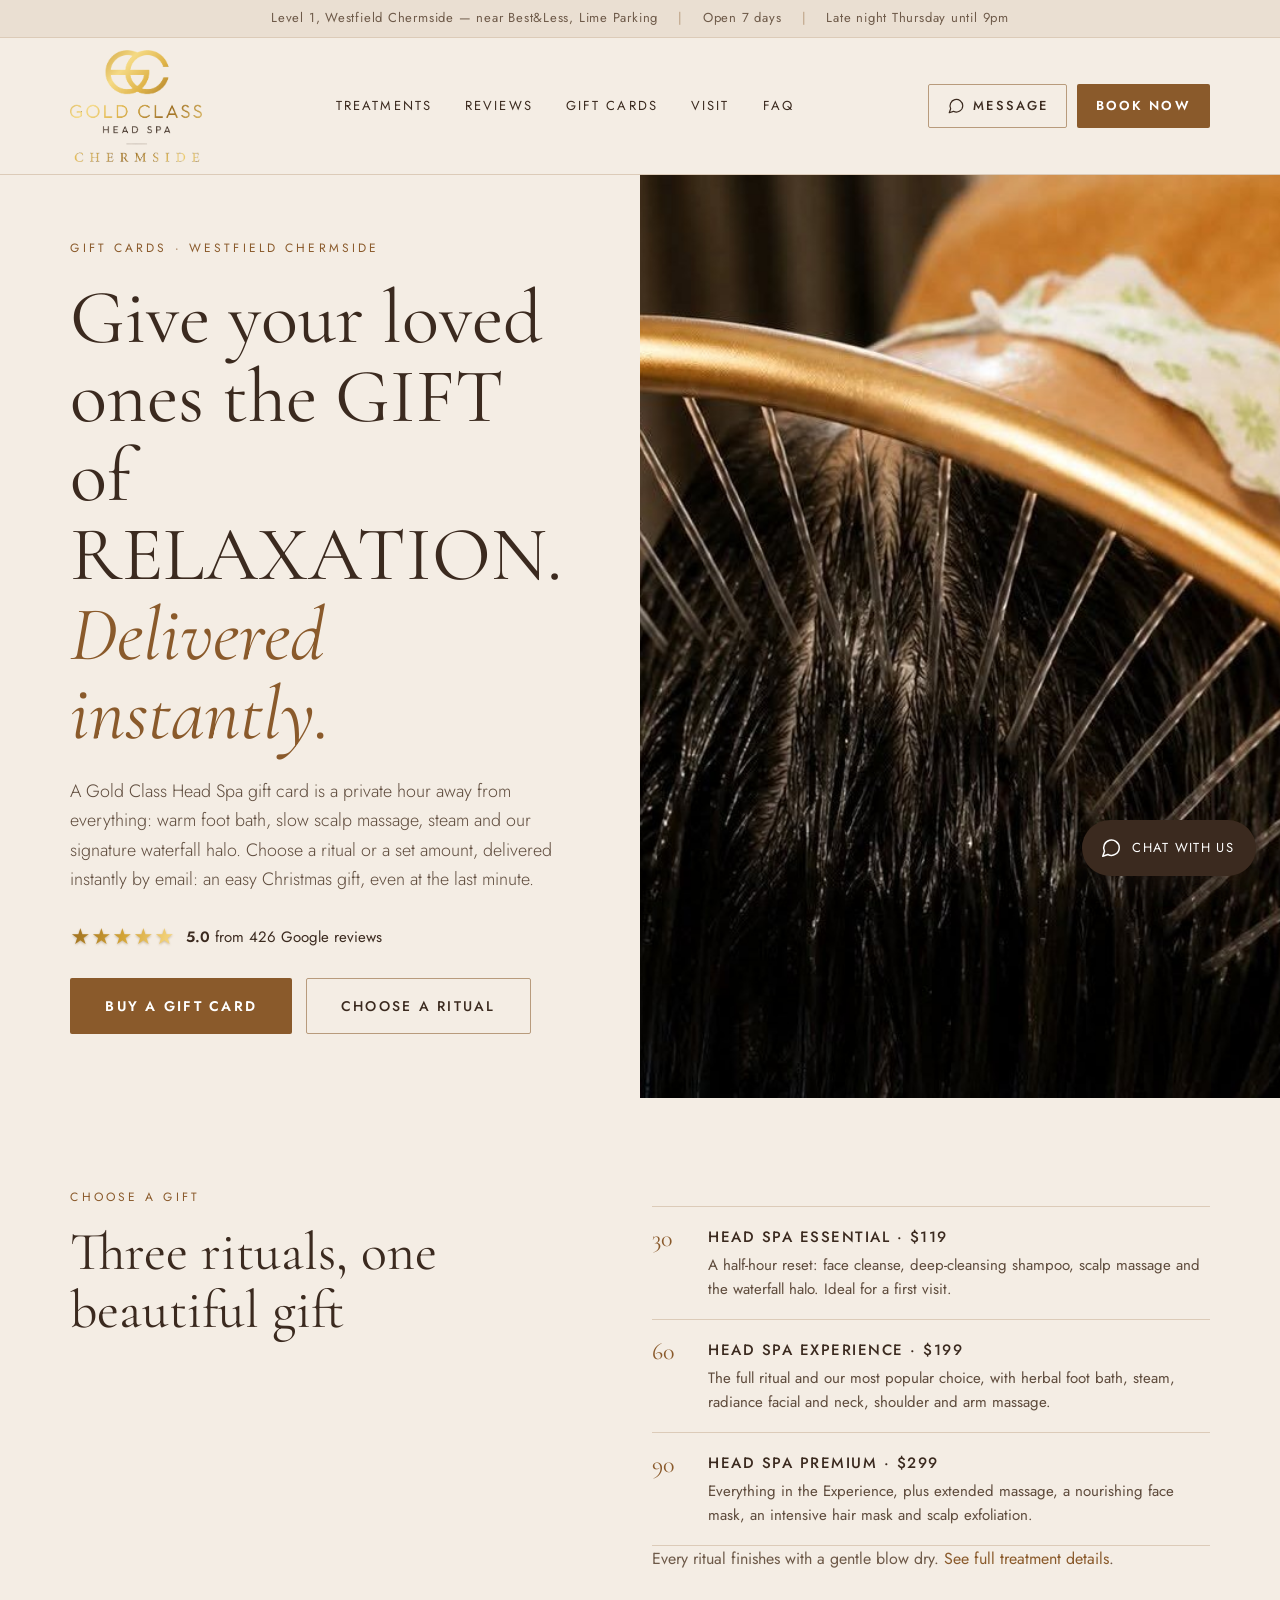
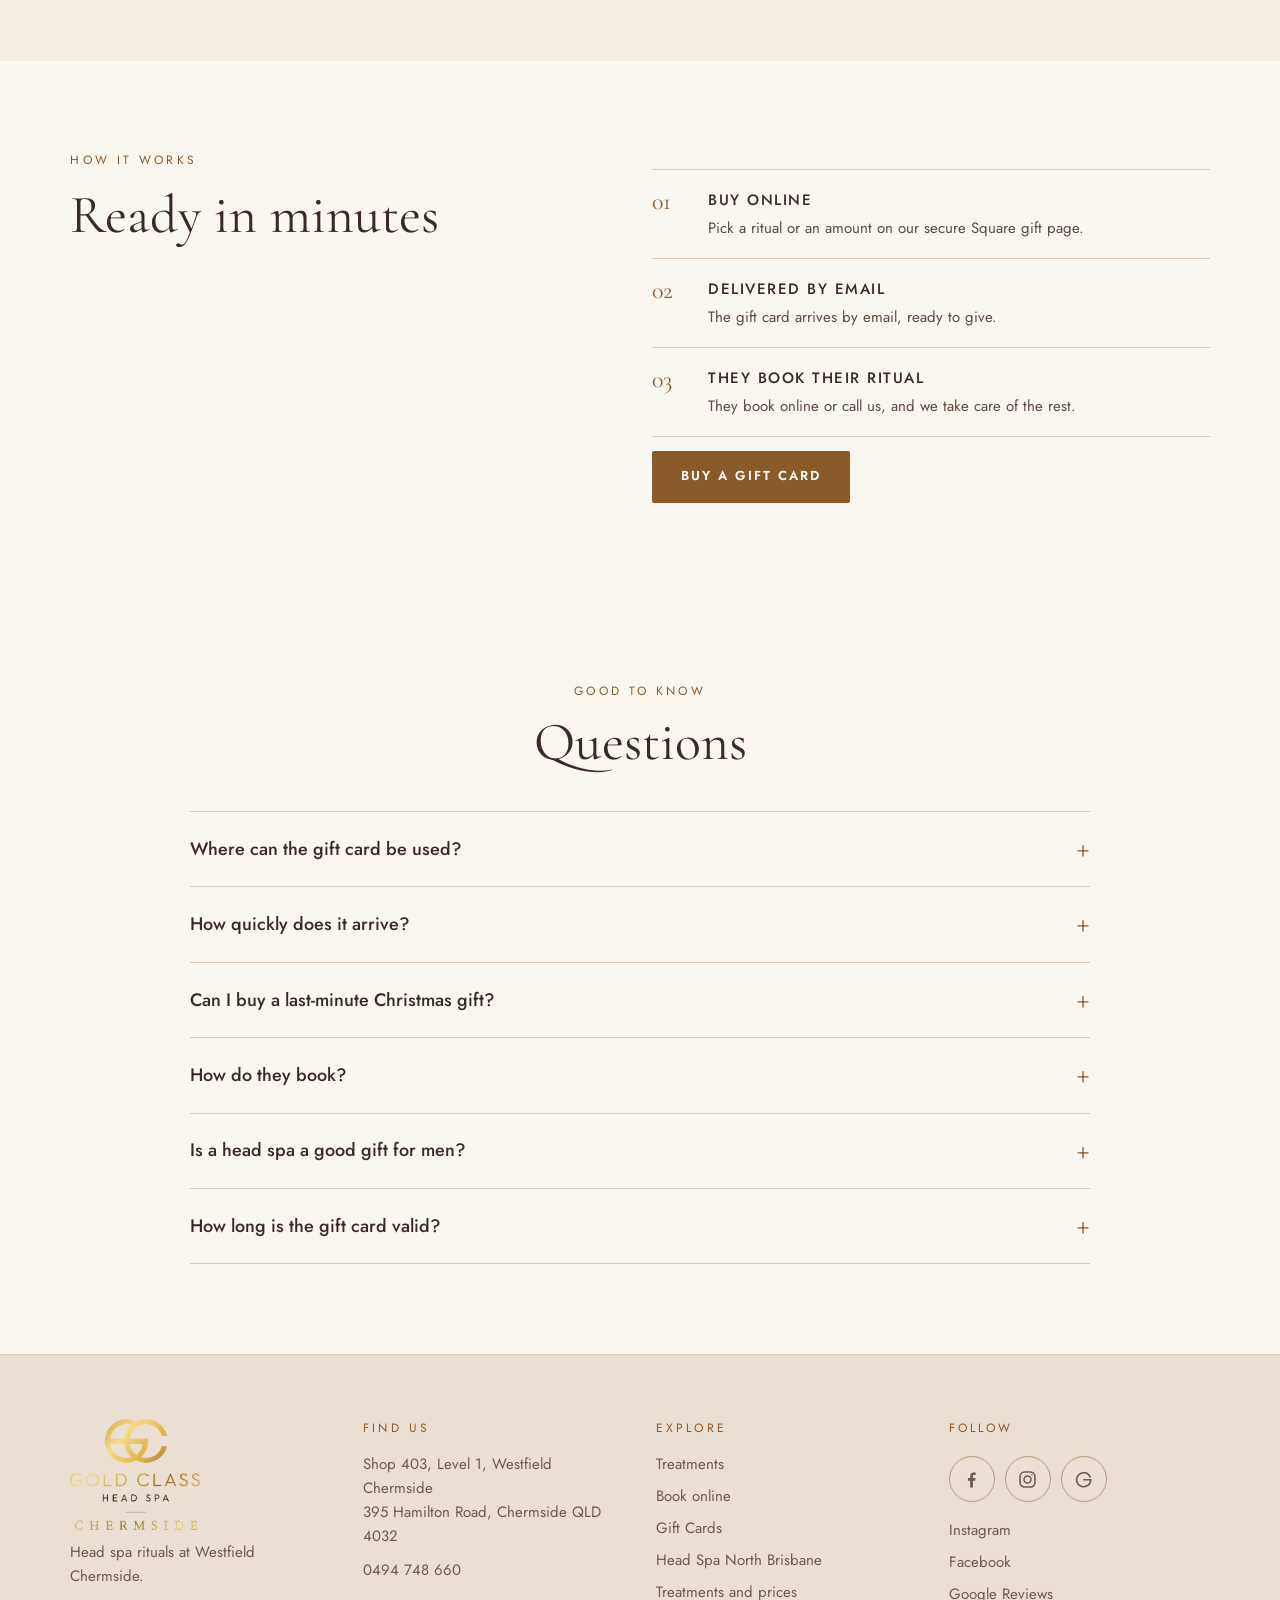
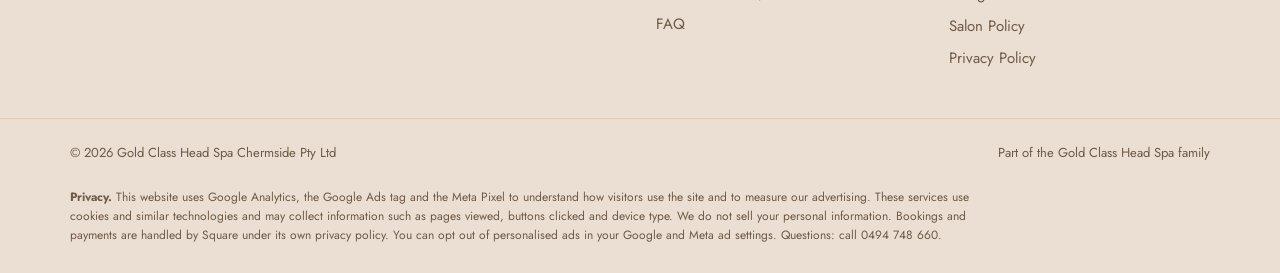
==== commit 576b77b3: "Update Google review count to 426 Co-Authored-By: Claude Sonnet 5.5 <noreply@anthropic.com> Claude-S" ====
--- a/gift-vouchers/index.html
+++ b/gift-vouchers/index.html
@@ -41,7 +41,7 @@
 <link rel="preconnect" href="https://fonts.googleapis.com">
 <link rel="preconnect" href="https://fonts.gstatic.com" crossorigin>
 <link rel="stylesheet" href="https://fonts.googleapis.com/css2?family=Cormorant+Garamond:ital,wght@0,400;0,500;1,400&family=Jost:wght@300;400;500;600&display=swap">
-<link rel="stylesheet" href="/assets/css/site.css">
+<link rel="stylesheet" href="/assets/css/site.css?v=20261125">
 <script type="application/ld+json">
 [
  {
@@ -161,7 +161,7 @@
   <div class="hero-copy">
     <h1><span class="eyebrow h1-kicker">Gift cards · Westfield Chermside</span>Give your loved ones the GIFT of RELAXATION.<br><em>Delivered instantly.</em></h1>
     <p class="lead">A Gold Class Head Spa gift card is a private hour away from everything: warm foot bath, slow scalp massage, steam and our signature waterfall halo. Choose a ritual or a set amount, delivered instantly by email: an easy Christmas gift, even at the last minute.</p>
-    <p class="rating-line"><span class="stars" aria-hidden="true">★★★★★</span><span><strong data-rating>5.0</strong> from <span data-review-count>424</span> Google reviews</span></p>
+    <p class="rating-line"><span class="stars" aria-hidden="true">★★★★★</span><span><strong data-rating>5.0</strong> from <span data-review-count>426</span> Google reviews</span></p>
     <div class="hero-ctas">
       <a class="btn btn-solid btn-lg" href="https://app.squareup.com/gift/MLMH2T1G71P4T/order" target="_blank" rel="noopener">Buy a Gift Card</a>
       <a class="btn btn-outline btn-lg" href="#choose">Choose a ritual</a>
@@ -274,6 +274,6 @@
   <a class="btn btn-solid btn-glow" href="https://book.squareup.com/appointments/vua2hb0rjhnlym/location/L93RV1W2DN5CJ" target="_blank" rel="noopener">Book Now</a>
 </div>
 
-<script src="/assets/js/site.js" defer></script>
+<script src="/assets/js/site.js?v=20261125" defer></script>
 </body>
 </html>
--- a/assets/css/site.css
+++ b/assets/css/site.css
@@ -182,7 +182,8 @@
 .promise p { margin-top: 4px; font-size: 15px; color: var(--body); }
 
 /* Videos — one plays at a time */
-.videos { display: grid; grid-template-columns: repeat(4, minmax(0, 1fr)); gap: 20px; max-width: 1200px; margin: 0 auto; }
+.videos { display: flex; justify-content: center; gap: 20px; max-width: 1200px; margin: 0 auto; }
+@media (min-width: 641px) { .videos > .video-card { flex: 0 1 285px; } }
 .video-card { margin: 0; position: relative; aspect-ratio: 9 / 16; border-radius: 6px; overflow: hidden; background: var(--sand); }
 .video-card video { width: 100%; height: 100%; object-fit: cover; transition: filter .3s; }
 .video-card:not(.is-playing) video { filter: brightness(0.72) saturate(0.9); }
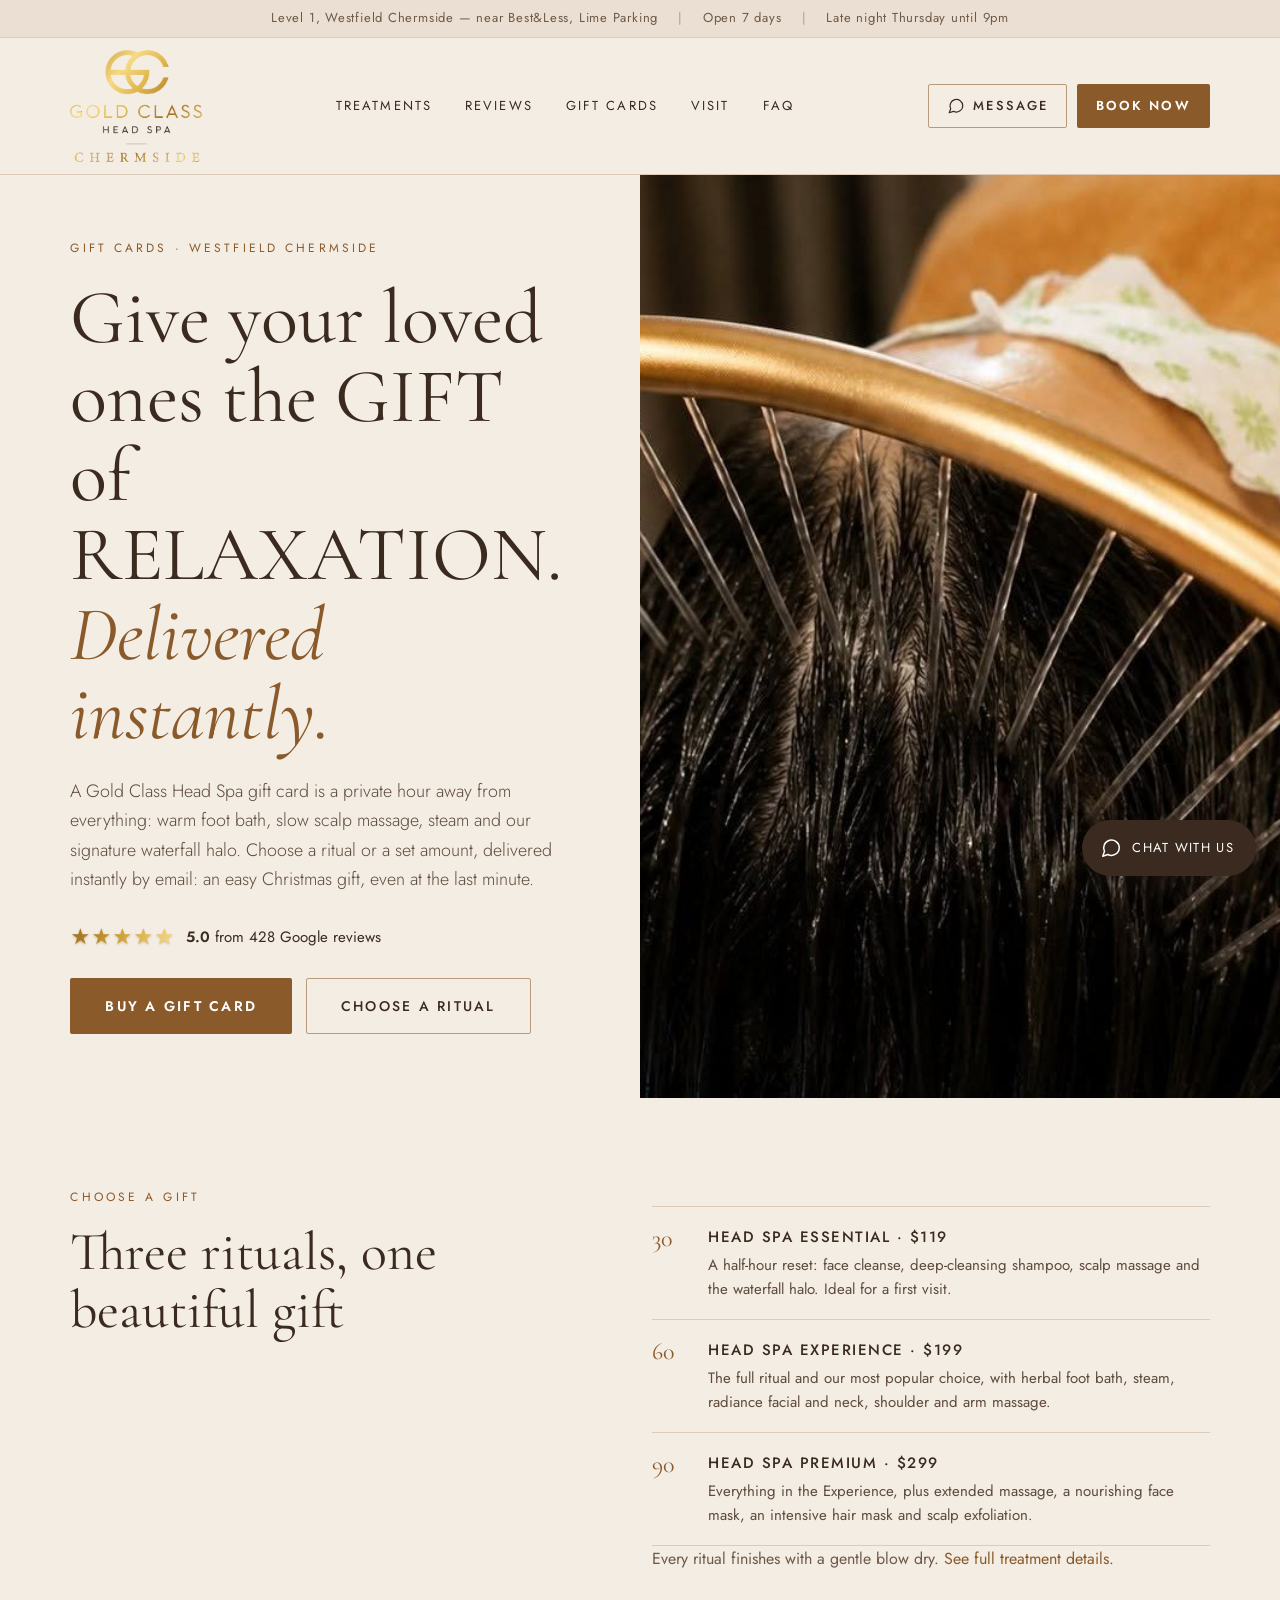
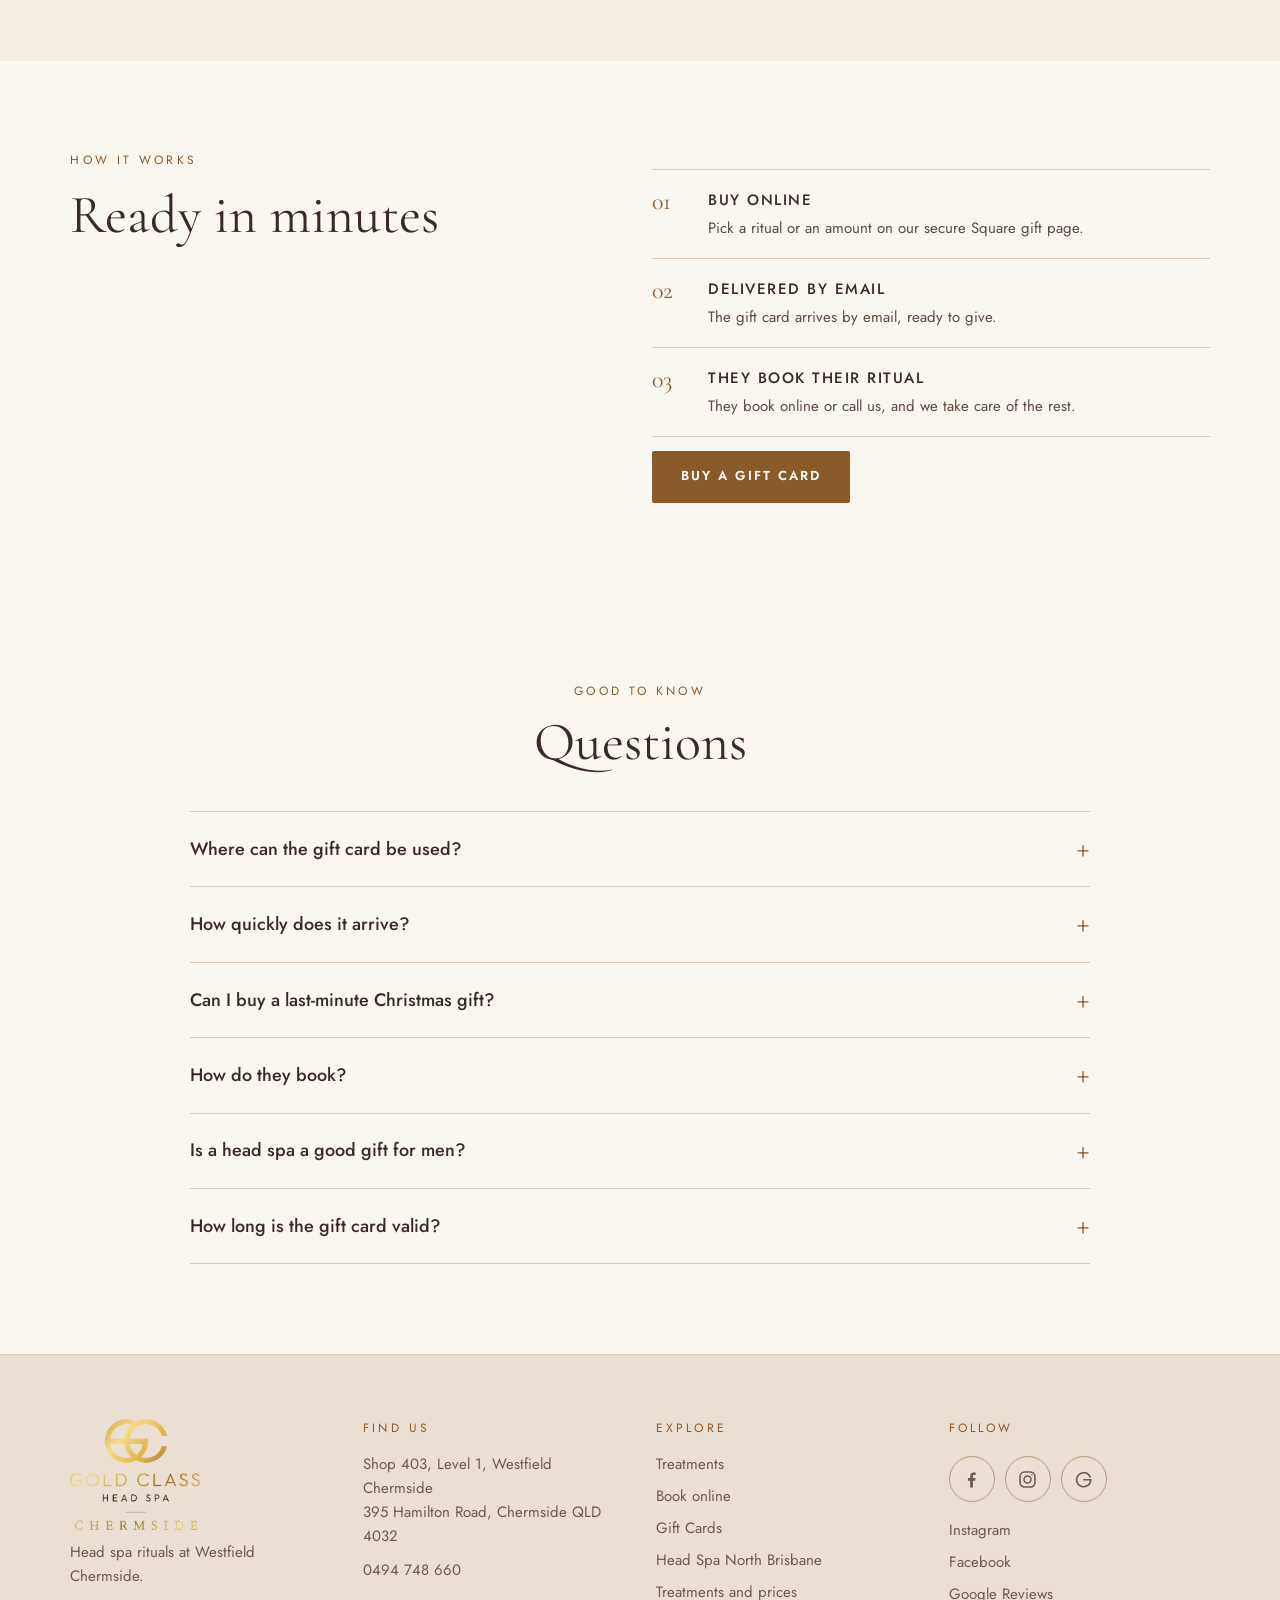
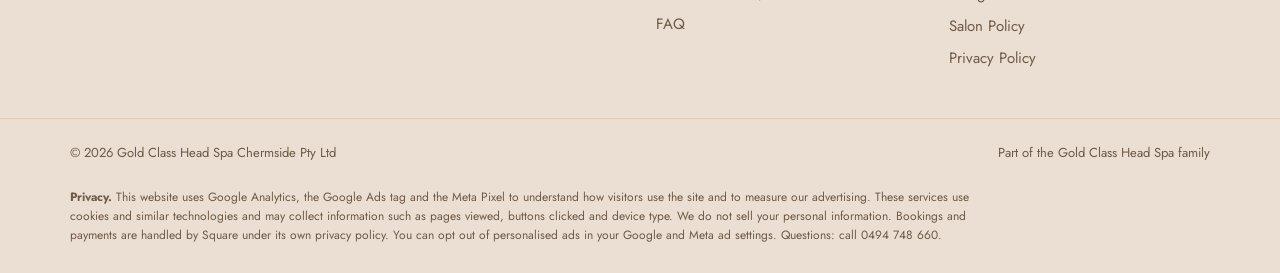
==== commit aaee3abb: "Update Google review count to 428 Co-Authored-By: Claude Sonnet 5.5 <noreply@anthropic.com> Claude-S" ====
--- a/gift-vouchers/index.html
+++ b/gift-vouchers/index.html
@@ -161,7 +161,7 @@
   <div class="hero-copy">
     <h1><span class="eyebrow h1-kicker">Gift cards · Westfield Chermside</span>Give your loved ones the GIFT of RELAXATION.<br><em>Delivered instantly.</em></h1>
     <p class="lead">A Gold Class Head Spa gift card is a private hour away from everything: warm foot bath, slow scalp massage, steam and our signature waterfall halo. Choose a ritual or a set amount, delivered instantly by email: an easy Christmas gift, even at the last minute.</p>
-    <p class="rating-line"><span class="stars" aria-hidden="true">★★★★★</span><span><strong data-rating>5.0</strong> from <span data-review-count>426</span> Google reviews</span></p>
+    <p class="rating-line"><span class="stars" aria-hidden="true">★★★★★</span><span><strong data-rating>5.0</strong> from <span data-review-count>428</span> Google reviews</span></p>
     <div class="hero-ctas">
       <a class="btn btn-solid btn-lg" href="https://app.squareup.com/gift/MLMH2T1G71P4T/order" target="_blank" rel="noopener">Buy a Gift Card</a>
       <a class="btn btn-outline btn-lg" href="#choose">Choose a ritual</a>
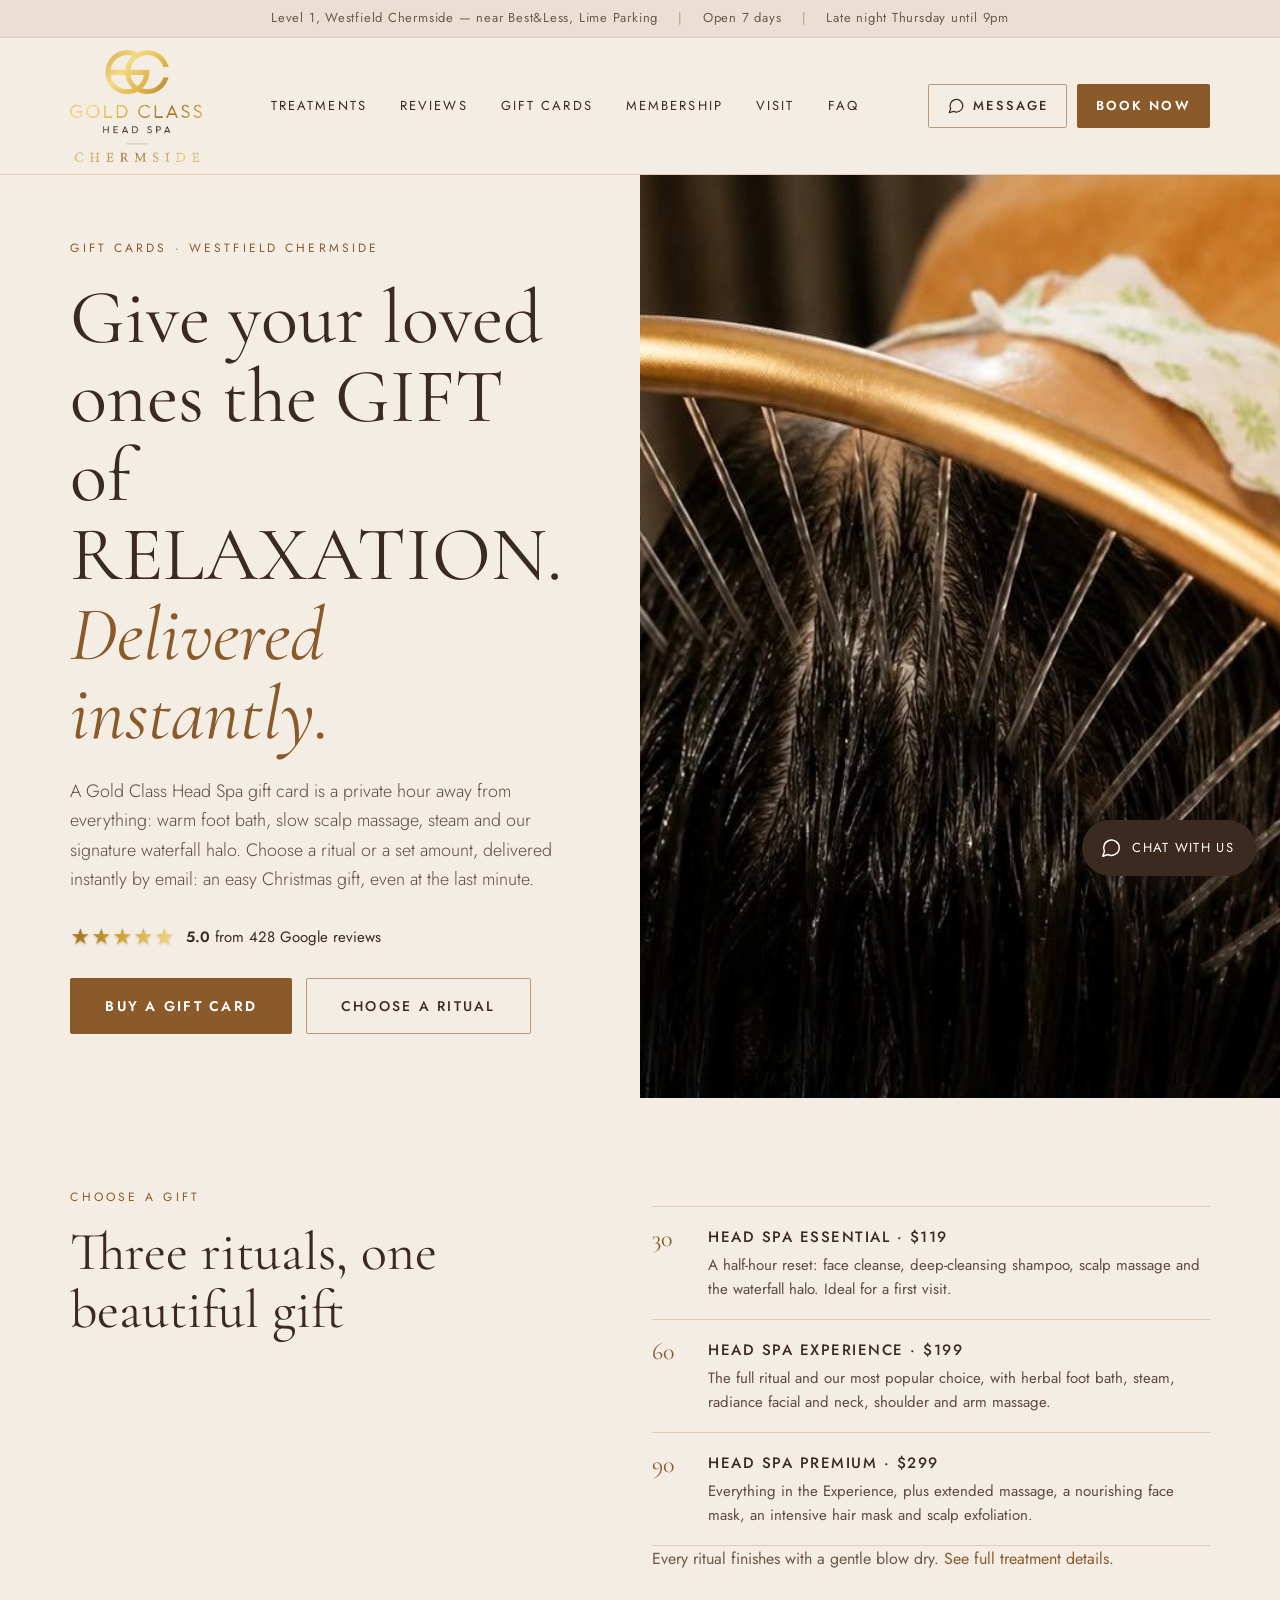
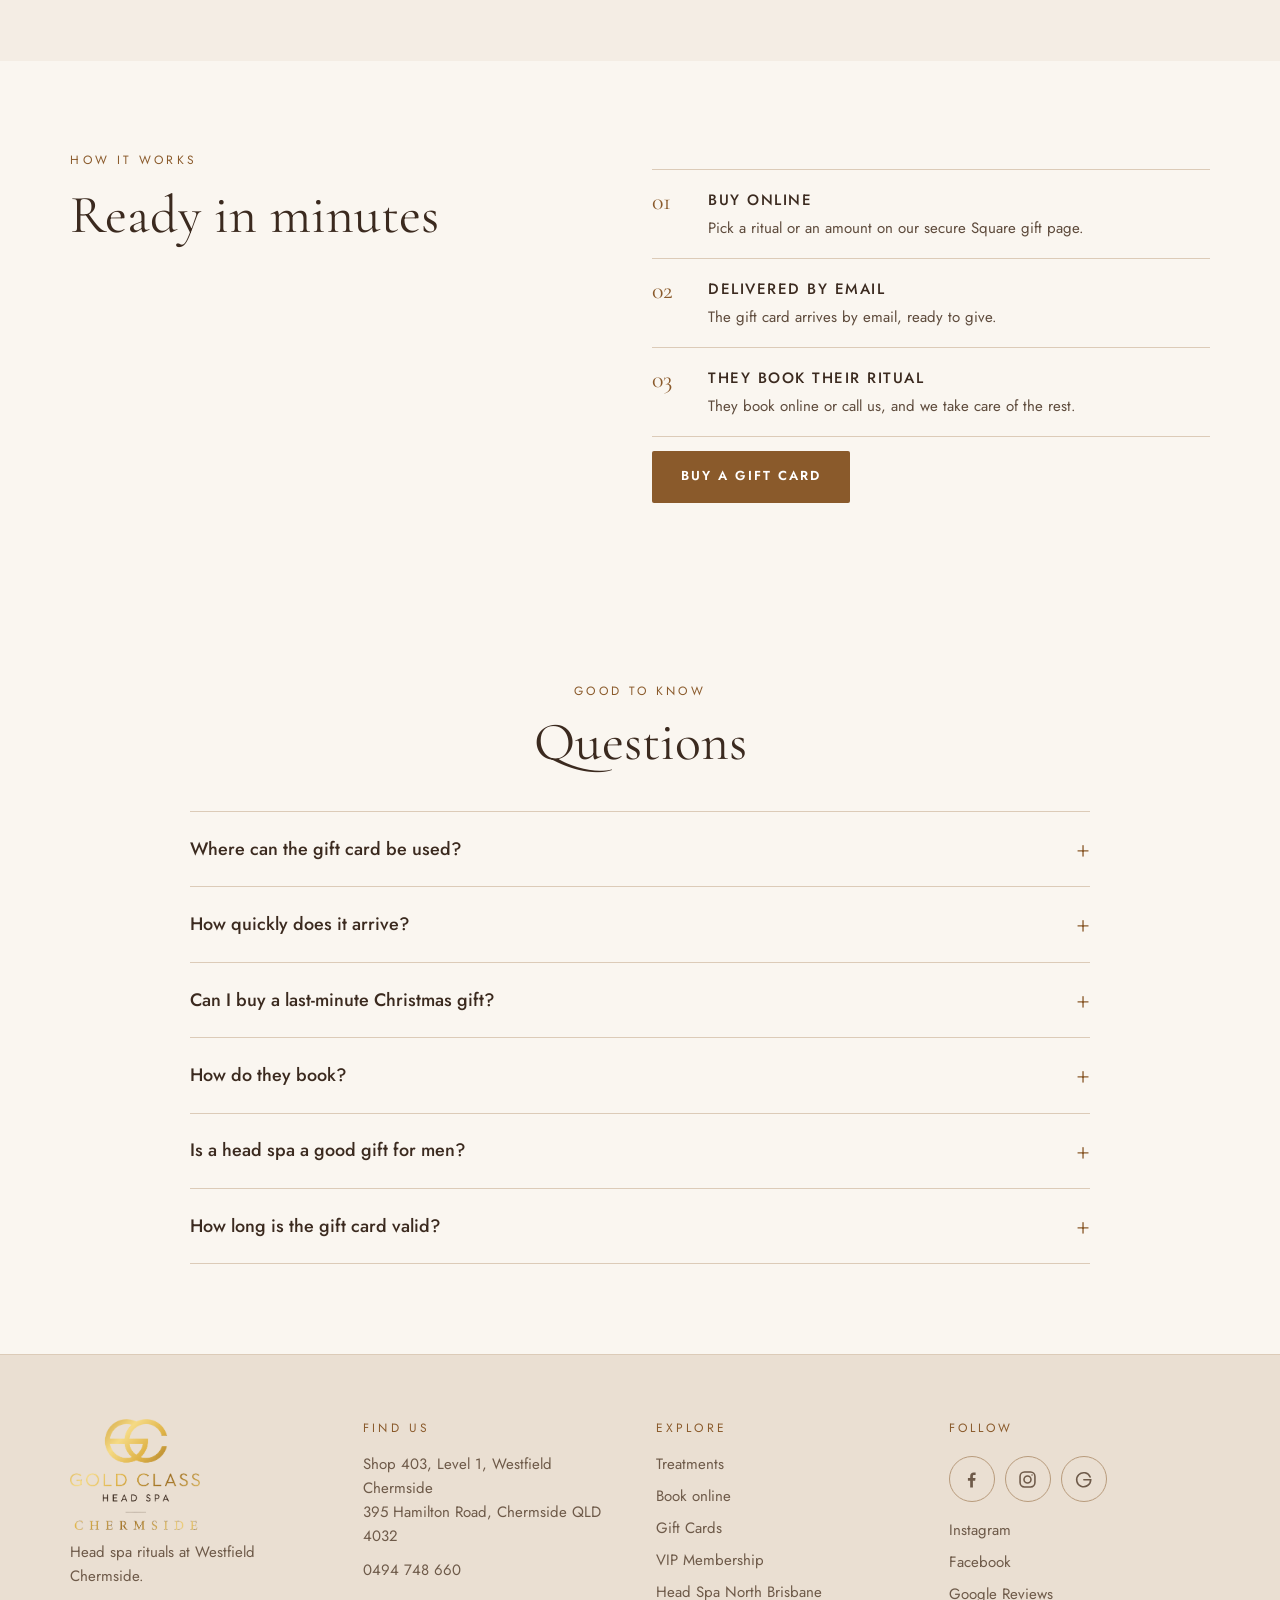
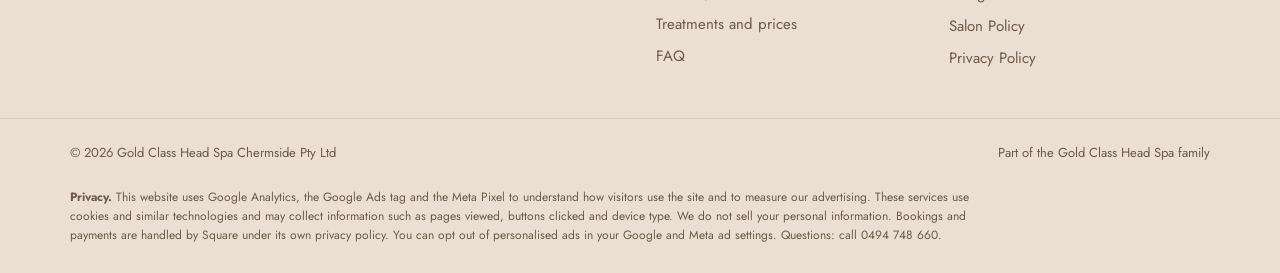
==== commit c8f44fc9: "Add VIP Membership page and Membership tab in nav/footer; add to sitemap Co-Authored-By: Claude Opus" ====
--- a/gift-vouchers/index.html
+++ b/gift-vouchers/index.html
@@ -140,6 +140,7 @@
       <a href="/#treatments">Treatments</a>
       <a href="/#reviews">Reviews</a>
       <a href="/#gifts">Gift Cards</a>
+      <a href="/membership/">Membership</a>
       <a href="/#visit">Visit</a>
       <a href="/#faq">FAQ</a>
     </nav>
@@ -241,7 +242,7 @@
     </div>
     <div>
       <p class="eyebrow">Explore</p>
-      <ul><li><a href="/#treatments">Treatments</a></li><li><a href="https://book.squareup.com/appointments/vua2hb0rjhnlym/location/L93RV1W2DN5CJ" target="_blank" rel="noopener">Book online</a></li><li><a href="/gift-vouchers/">Gift Cards</a></li><li><a href="/head-spa-north-brisbane/">Head Spa North Brisbane</a></li><li><a href="/treatments/">Treatments and prices</a></li><li><a href="/#faq">FAQ</a></li></ul>
+      <ul><li><a href="/#treatments">Treatments</a></li><li><a href="https://book.squareup.com/appointments/vua2hb0rjhnlym/location/L93RV1W2DN5CJ" target="_blank" rel="noopener">Book online</a></li><li><a href="/gift-vouchers/">Gift Cards</a></li><li><a href="/membership/">VIP Membership</a></li><li><a href="/head-spa-north-brisbane/">Head Spa North Brisbane</a></li><li><a href="/treatments/">Treatments and prices</a></li><li><a href="/#faq">FAQ</a></li></ul>
     </div>
     <div>
       <p class="eyebrow">Follow</p>
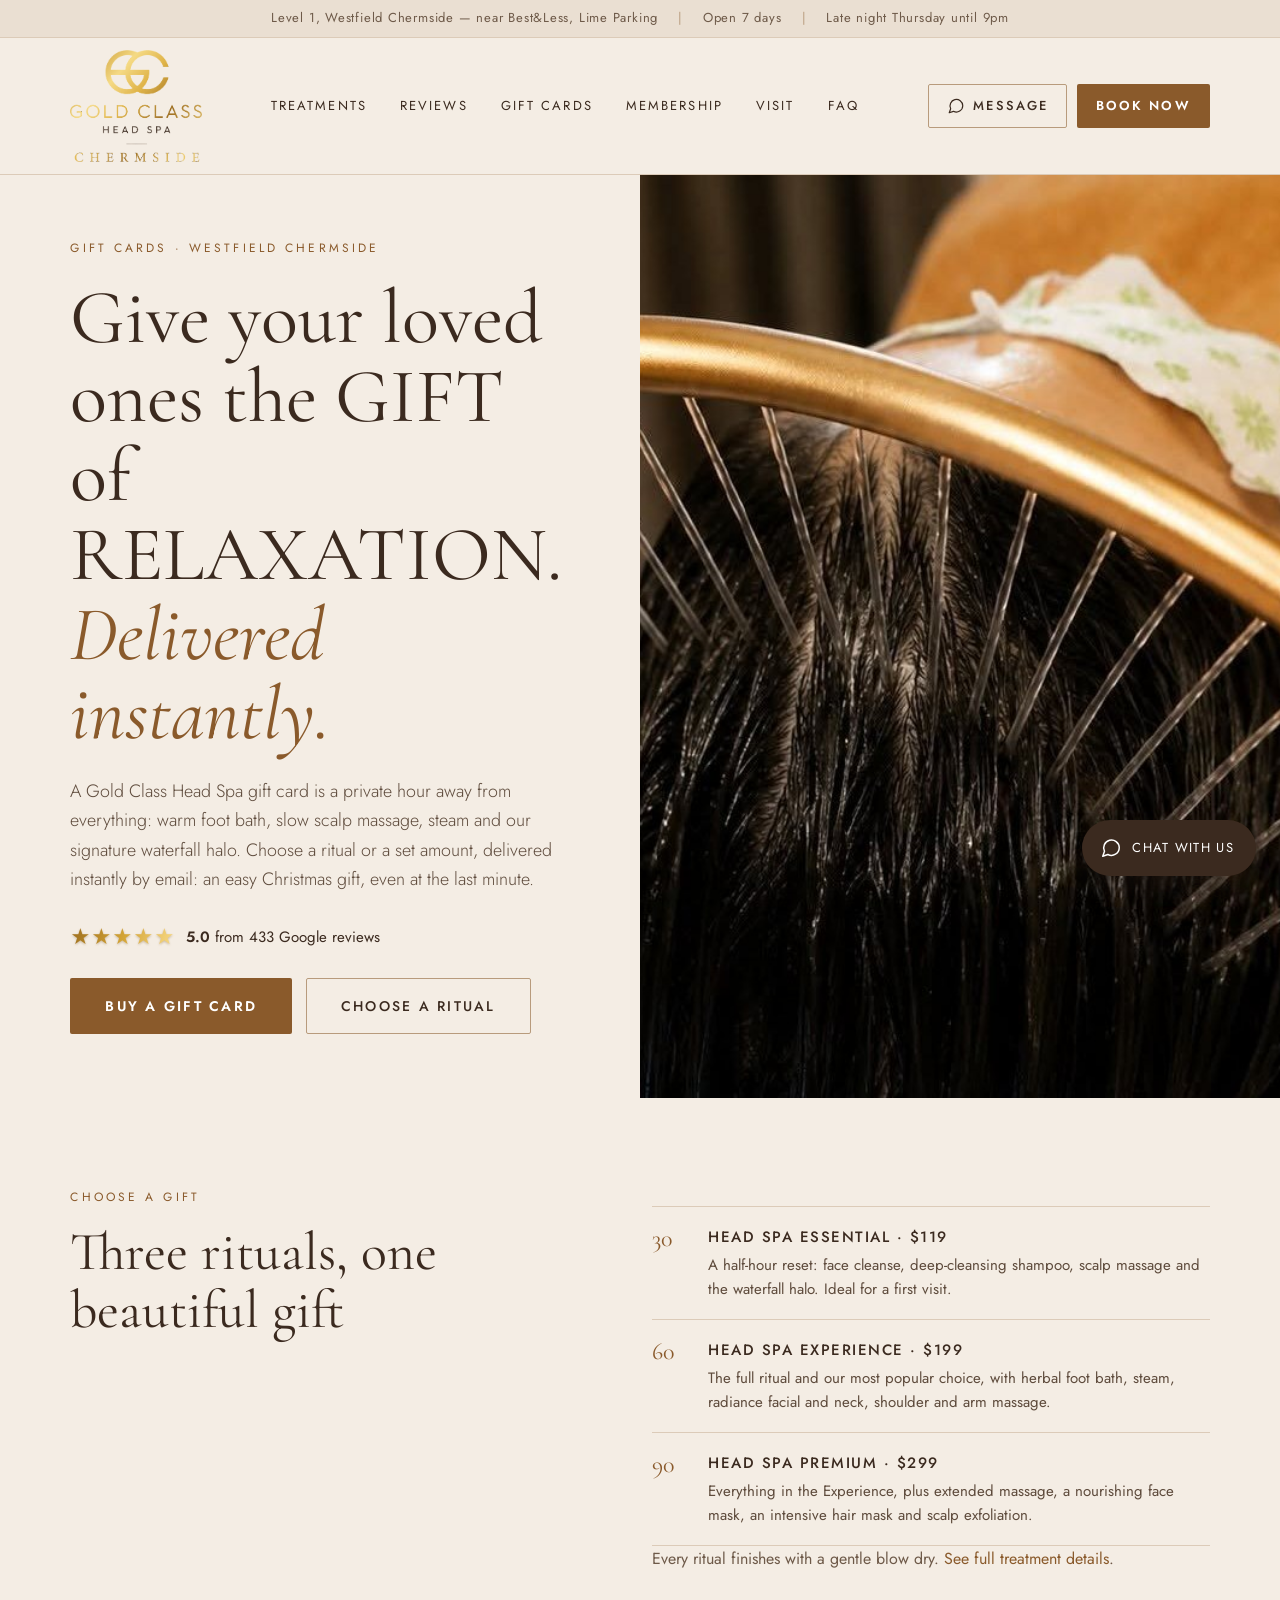
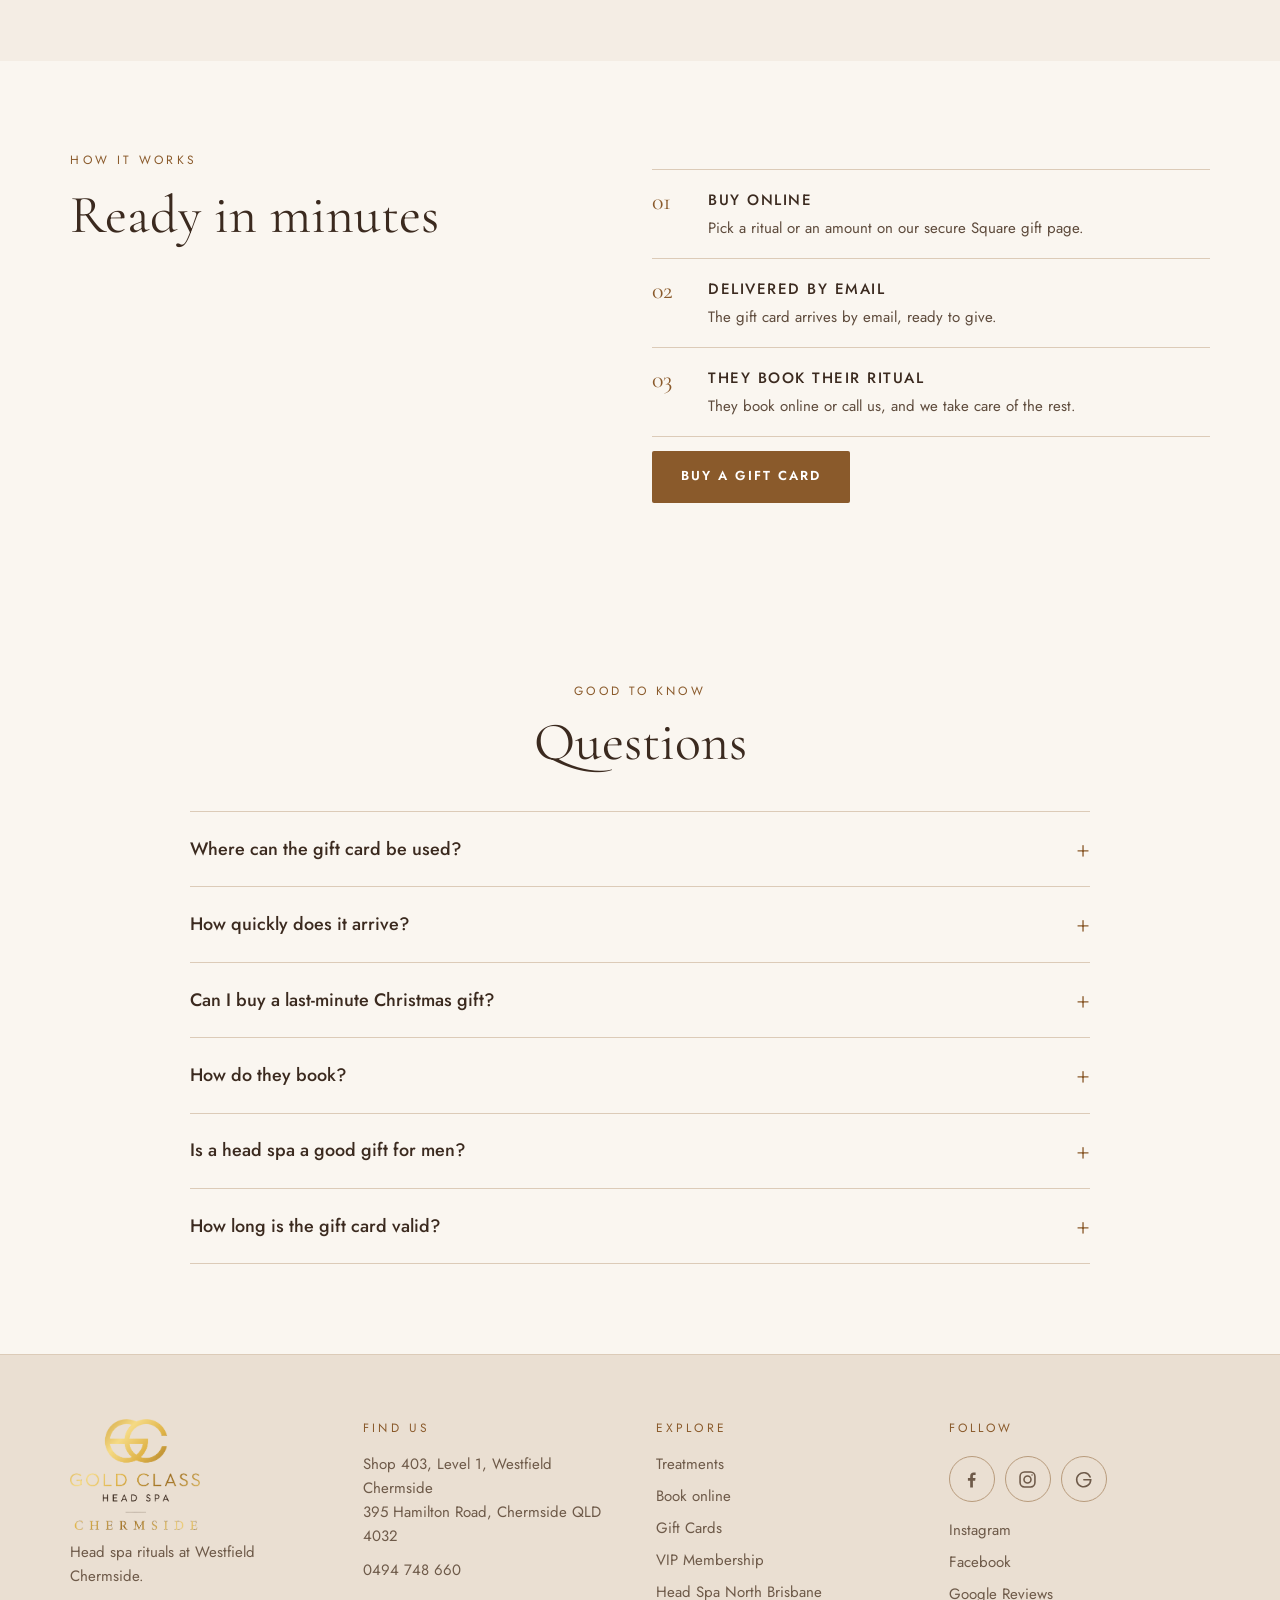
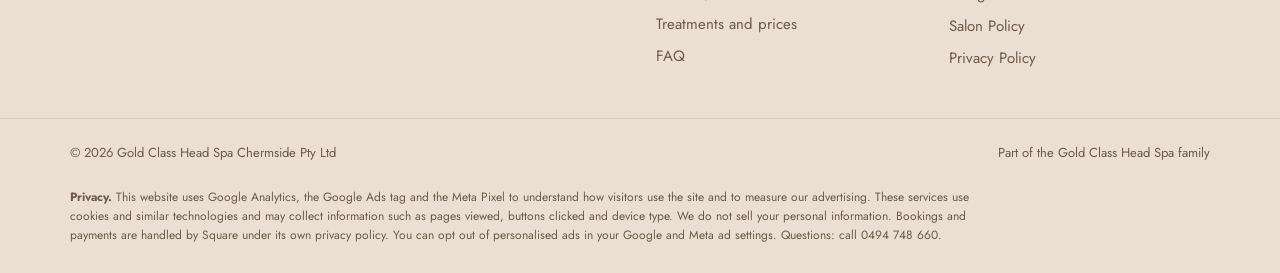
==== commit 93553a68: "Update Google review count to 433 Co-Authored-By: Claude Sonnet 5.5 <noreply@anthropic.com> Claude-S" ====
--- a/gift-vouchers/index.html
+++ b/gift-vouchers/index.html
@@ -41,7 +41,7 @@
 <link rel="preconnect" href="https://fonts.googleapis.com">
 <link rel="preconnect" href="https://fonts.gstatic.com" crossorigin>
 <link rel="stylesheet" href="https://fonts.googleapis.com/css2?family=Cormorant+Garamond:ital,wght@0,400;0,500;1,400&family=Jost:wght@300;400;500;600&display=swap">
-<link rel="stylesheet" href="/assets/css/site.css?v=20261125">
+<link rel="stylesheet" href="/assets/css/site.css?v=20261128">
 <script type="application/ld+json">
 [
  {
@@ -162,7 +162,7 @@
   <div class="hero-copy">
     <h1><span class="eyebrow h1-kicker">Gift cards · Westfield Chermside</span>Give your loved ones the GIFT of RELAXATION.<br><em>Delivered instantly.</em></h1>
     <p class="lead">A Gold Class Head Spa gift card is a private hour away from everything: warm foot bath, slow scalp massage, steam and our signature waterfall halo. Choose a ritual or a set amount, delivered instantly by email: an easy Christmas gift, even at the last minute.</p>
-    <p class="rating-line"><span class="stars" aria-hidden="true">★★★★★</span><span><strong data-rating>5.0</strong> from <span data-review-count>428</span> Google reviews</span></p>
+    <p class="rating-line"><span class="stars" aria-hidden="true">★★★★★</span><span><strong data-rating>5.0</strong> from <span data-review-count>433</span> Google reviews</span></p>
     <div class="hero-ctas">
       <a class="btn btn-solid btn-lg" href="https://app.squareup.com/gift/MLMH2T1G71P4T/order" target="_blank" rel="noopener">Buy a Gift Card</a>
       <a class="btn btn-outline btn-lg" href="#choose">Choose a ritual</a>
@@ -275,6 +275,6 @@
   <a class="btn btn-solid btn-glow" href="https://book.squareup.com/appointments/vua2hb0rjhnlym/location/L93RV1W2DN5CJ" target="_blank" rel="noopener">Book Now</a>
 </div>
 
-<script src="/assets/js/site.js?v=20261125" defer></script>
+<script src="/assets/js/site.js?v=20261128" defer></script>
 </body>
 </html>
--- a/assets/css/site.css
+++ b/assets/css/site.css
@@ -432,3 +432,11 @@
 .expect-list { display: grid; grid-template-columns: repeat(auto-fit, minmax(260px, 1fr)); gap: 20px 32px; margin: 0; }
 .expect-list dt { font-size: 12px; letter-spacing: .12em; text-transform: uppercase; color: var(--muted); margin-bottom: 4px; }
 .expect-list dd { margin: 0; line-height: 1.6; color: var(--body); }
+
+/* Membership page: numbers 100% bigger, same serif font, easy to read */
+.promise-lg li { grid-template-columns: 104px minmax(0, 1fr); align-items: start; }
+.promise-lg span { font-size: 48px; line-height: 1.05; font-variant-numeric: tabular-nums lining-nums; }
+@media (max-width: 640px) {
+  .promise-lg li { grid-template-columns: 80px minmax(0, 1fr); }
+  .promise-lg span { font-size: 38px; }
+}
